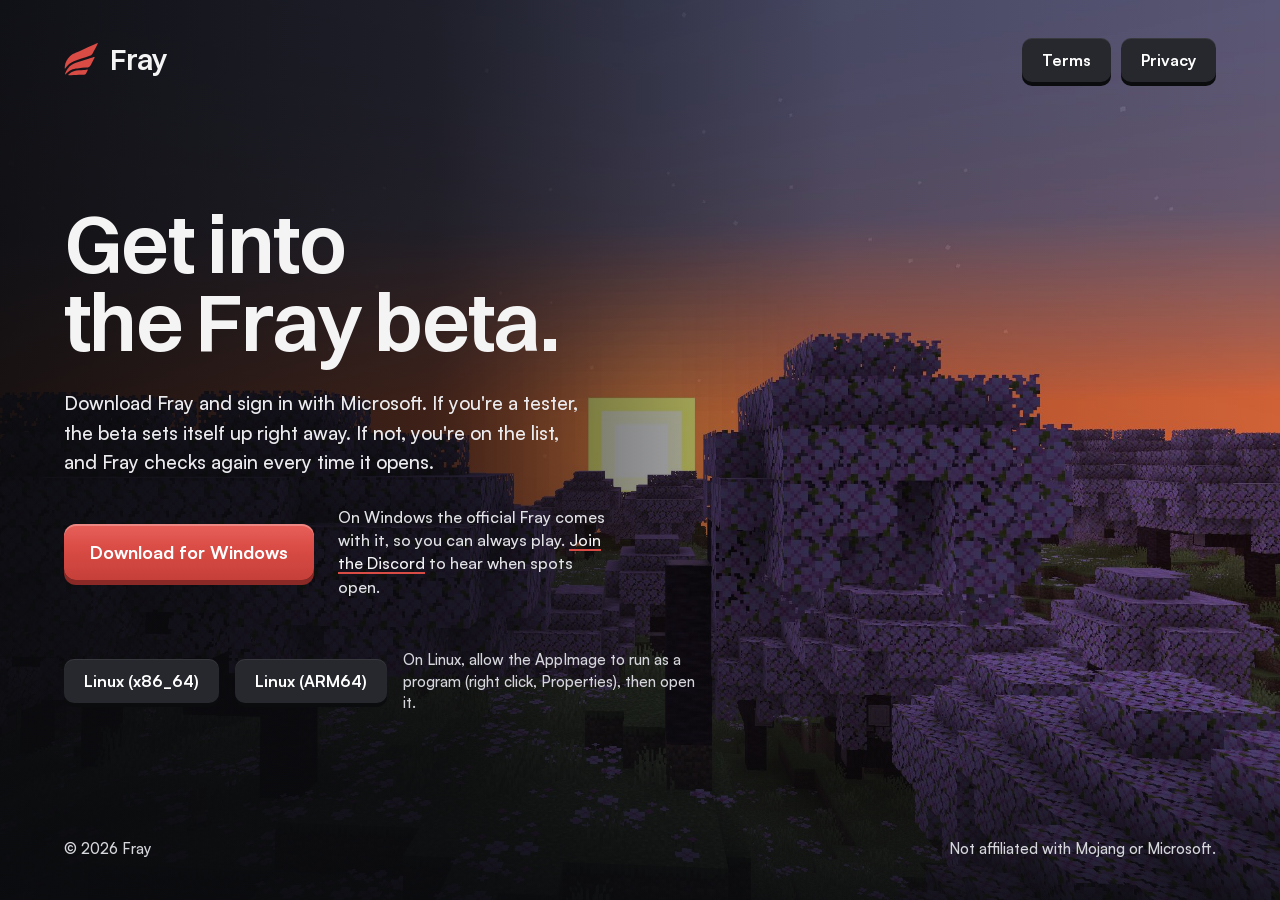
==== beta/index.html @ 705c8270 "Add the beta page, privacy update for Fray's server" ====
<!doctype html>
<html lang="en">
<head>
<meta charset="utf-8">
<meta name="viewport" content="width=device-width, initial-scale=1">
<title>Fray beta</title>
<meta name="description" content="Get into the Fray beta: download Fray, sign in, and see if you're in.">
<meta name="color-scheme" content="dark">
<meta name="theme-color" content="#101114">
<meta property="og:title" content="Fray beta">
<meta property="og:description" content="Get into the Fray beta: download Fray, sign in, and see if you're in.">
<meta property="og:url" content="https://fray-client.github.io/beta/">
<link rel="canonical" href="https://fray-client.github.io/beta/">
<link rel="icon" href="../assets/wing.svg" type="image/svg+xml">
<link rel="preload" href="../assets/fonts/ClashDisplay-600.woff2" as="font" type="font/woff2" crossorigin>
<link rel="preload" href="../assets/fonts/Satoshi-500.woff2" as="font" type="font/woff2" crossorigin>
<link rel="stylesheet" href="../assets/site.css?v=21505827cd">
</head>
<body class="hero">
<div class="hero-bg" aria-hidden="true"></div>
<div class="hero-inner">
<header class="hero-top">
  <a class="mark" href="../" aria-label="Fray home"><svg viewBox="146 123 740 740" aria-hidden="true" fill="#D94B45"><path d="M 164.10 679.80 C 161.18 666.09 162.91 647.60 164.02 633.50 C 170.78 547.63 217.05 463.84 280.65 406.60 C 318.72 372.33 353.89 357.04 399.66 336.49 C 427.01 324.20 454.42 311.980 481.89 299.93 C 543.03 273.12 603.96 245.36 664.88 217.96 C 715.13 195.36 765.38 172.76 815.63 150.15 C 824.17 146.31 873.39 122.76 878.59 124.06 C 889.96 126.92 867.30 162.43 863.72 169.37 C 841.41 212.61 818.76 256.52 796.46 299.76 C 785.91 320.21 771.99 353.12 757.59 369.72 C 748.29 380.43 735.92 390.46 723.22 396.81 C 713.29 401.77 700.70 405.01 690.03 408.48 C 670.85 414.72 651.56 420.99 632.36 427.24 C 561.03 450.44 487.96 471.66 417.50 497.10 C 338.78 525.52 270.95 559.04 214.17 622.48 C 202.86 635.12 192.60 648.65 183.35 662.88 C 181.20 666.19 171.40 682.60 168.55 683.39 C 165.16 684.33 165.17 682.37 164.10 679.80 Z"/><path d="M 173.79 811.27 C 163.53 797.50 181.98 755.22 189.81 741.69 C 222.35 685.51 252.60 639.85 307.20 602.49 C 337.17 581.98 370.09 566.69 403.79 553.42 C 495.06 517.49 588.19 491.84 682.03 463.69 C 711.70 454.79 741.36 445.89 771.03 436.99 C 777.88 434.94 805.45 425.33 810.62 427.46 C 813.96 428.83 814.79 431.06 814.59 434.50 C 814.20 441.30 788.36 487.84 783.38 497.49 C 770.08 523.29 756.78 549.06 743.48 574.86 C 735.02 591.24 723.39 619.03 710.90 631.42 C 701.92 640.33 689.80 647.79 677.52 651.02 C 658.47 656.03 626.27 656.74 605.59 658.78 C 560.56 663.22 515.31 667.18 470.24 671.49 C 421.89 676.12 380.35 678.90 334.01 695.87 C 294.56 710.31 257.52 731.84 225.97 759.64 C 215.70 768.70 206.04 778.44 197.05 788.77 C 191.94 794.63 184.76 804.84 178.99 809.33 C 176.16 811.53 176.96 810.97 173.79 811.27 Z"/><path d="M 236.84 821.78 C 233.51 814.34 249.85 800.72 255.22 795.98 C 322.80 736.36 388.92 726.30 474.74 718.08 C 506.57 715.04 538.31 711.78 570.17 709.05 C 590.57 707.30 611.13 705.18 631.51 703.22 C 638.04 702.59 650.94 700.38 656.83 700.97 C 658.77 701.16 660.77 701.60 662.18 703.07 C 667.32 708.47 653.35 730.24 650.09 736.56 C 641.95 752.34 627.78 785.51 617.58 797.87 C 613.31 803.03 607.37 807.34 601.30 810.13 C 587.21 816.59 539.67 815.00 521.67 815.49 C 486.04 816.45 450.72 817.17 415.10 818.50 C 377.30 819.91 339.51 821.18 301.71 822.59 C 284.32 823.24 262.94 825.67 246.00 824.51 C 241.75 824.22 240.44 824.10 236.84 821.78 Z"/></svg><span>Fray</span></a>
  <nav class="pillnav" aria-label="Legal">
    <a class="pill" href="../terms/">Terms</a>
    <a class="pill" href="../privacy/">Privacy</a>
  </nav>
</header>
<main class="hero-main">
  <h1>Get into<br>the Fray beta.</h1>
  <p class="hero-lede">Download Fray and sign in with Microsoft. If you're a tester, the beta sets itself up right away. If not, you're on the list, and Fray checks again every time it opens.</p>
  <div class="hero-cta">
    <a class="btn" href="https://fray-server.fray-client.workers.dev/get/fray-beta-access.exe" download>Download for Windows</a>
    <p class="hero-note">On Windows the official Fray comes with it, so you can always play. <a href="https://discord.gg/2nsUmHctxW">Join the Discord</a> to hear when spots open.</p>
  </div>
  <div class="hero-linux">
    <a class="pill" href="https://fray-server.fray-client.workers.dev/get/fray-beta-access-x86_64.AppImage" download>Linux (x86_64)</a>
    <a class="pill" href="https://fray-server.fray-client.workers.dev/get/fray-beta-access-aarch64.AppImage" download>Linux (ARM64)</a>
    <p class="hero-note">On Linux, allow the AppImage to run as a program (right click, Properties), then open it.</p>
  </div>
</main>
<footer class="hero-foot">
  <span>&copy; 2026 Fray</span>
  <span>Not affiliated with Mojang or Microsoft.</span>
</footer>
</div>
</body>
</html>
---- assets/site.css ----
@font-face { font-family: "Satoshi"; src: url("fonts/Satoshi-400.woff2") format("woff2"); font-weight: 400; font-display: swap; }
@font-face { font-family: "Satoshi"; src: url("fonts/Satoshi-500.woff2") format("woff2"); font-weight: 500; font-display: swap; }
@font-face { font-family: "Satoshi"; src: url("fonts/Satoshi-700.woff2") format("woff2"); font-weight: 700; font-display: swap; }
@font-face { font-family: "Clash Display"; src: url("fonts/ClashDisplay-600.woff2") format("woff2"); font-weight: 600; font-display: swap; }

:root {
  --red: #D94B45; --red-lip: #8a2925; --red-ink: #ff8a84;
  --bg: #0D0E11; --surface: #18191D; --elev: #22242A; --line: #2a2c32;
  --text: #F4F4F5; --text-2: #D6D7DC; --text-3: #A4A6AE;
  --sans: "Satoshi", system-ui, sans-serif; --display: "Clash Display", "Satoshi", sans-serif;
  --mono: ui-monospace, "Cascadia Mono", Consolas, monospace;
}
* { box-sizing: border-box; margin: 0; padding: 0; }
html { color-scheme: dark; scroll-padding-top: 24px; -webkit-text-size-adjust: 100%; }
body { background: var(--bg); color: var(--text); font: 500 17px/1.65 var(--sans); -webkit-font-smoothing: antialiased; }
a { color: var(--text); text-decoration: underline; text-decoration-color: var(--red); text-decoration-thickness: 2px; text-underline-offset: 3px; }
a:hover { color: var(--red-ink); }
:focus-visible { outline: 2px solid var(--red-ink); outline-offset: 3px; border-radius: 3px; }
.skip { position: absolute; left: -999px; top: 8px; background: var(--red); color: #fff; padding: 8px 12px; border-radius: 6px; text-decoration: none; z-index: 9; }
.skip:focus { left: 12px; }

/* ---------- document pages ---------- */
.doc { display: grid; grid-template-columns: minmax(250px, 300px) minmax(0, 1fr); max-width: 1180px; margin: 0 auto; }
.rail { position: sticky; top: 0; align-self: start; height: 100vh; overflow-y: auto; padding: 44px 28px 32px 32px; display: flex; flex-direction: column; gap: 34px; }
.mark { display: flex; align-items: center; gap: 12px; text-decoration: none; }
.mark svg { width: 46px; height: 46px; flex: none; }
.mark span { font: 600 28px/1 var(--display); letter-spacing: -.01em; }
.mark:hover { color: var(--text); }
/* Plain solid button with Fray's lip (darker strip underneath), same family as the red .btn. */
.pill { display: inline-flex; align-items: center; height: 44px; padding: 0 20px; border-radius: 10px;
  color: #fff; font-weight: 700; font-size: 16px; text-decoration: none; background: #26282E;
  box-shadow: inset 0 1px 0 rgba(255,255,255,.08), 0 4px 0 #0b0c0e; transition: transform 90ms, box-shadow 90ms, background .15s; }
.pill:hover { color: #fff; background: #30333A; }
.pill:active { transform: translateY(3px); box-shadow: inset 0 1px 0 rgba(255,255,255,.08), 0 1px 0 #0b0c0e; }
.pill:focus-visible { outline: 2px solid #fff; outline-offset: 3px; border-radius: 10px; }

.docs { display: flex; flex-direction: column; align-items: flex-start; gap: 12px; }
.docs .pill[aria-current] { background: var(--red); box-shadow: inset 0 1px 0 rgba(255,255,255,.22), 0 4px 0 var(--red-lip); }
.toc summary { cursor: pointer; color: var(--text-3); font-size: 14px; font-weight: 700; list-style: none; padding: 2px 0 10px; }
.toc summary::-webkit-details-marker { display: none; }
.toc summary::after { content: " +"; }
.toc[open] summary::after { content: " \2212"; }
.toc ol { list-style: none; counter-reset: t; display: flex; flex-direction: column; gap: 2px; }
.toc li { counter-increment: t; }
.toc a { display: block; text-decoration: none; color: var(--text-2); font-size: 14px; line-height: 1.4; padding: 4px 0; }
.toc a:hover { color: var(--text); }

.page { padding: 64px 48px 48px; max-width: 800px; min-width: 0; }
.head h1 { font: 600 clamp(44px, 7vw, 76px)/.98 var(--display); letter-spacing: -.02em; }
.head .meta { margin-top: 18px; color: var(--text-2); font-size: 15px; }
.head .meta span { color: var(--text-3); margin: 0 4px; }

.prose { margin-top: 40px; }
.prose > p, .prose > ul, .prose > ol, .prose > .table { margin-bottom: 18px; max-width: 68ch; }
.prose h2 { position: relative; font: 600 28px/1.15 var(--display); letter-spacing: -.005em; margin: 56px 0 16px; }
.prose h3 { position: relative; font: 700 19px/1.3 var(--sans); margin: 32px 0 10px; }
.prose .anchor { position: absolute; left: -26px; width: 26px; color: var(--text-3); text-decoration: none; opacity: 0; font-family: var(--sans); font-weight: 500; }
.prose h2:hover .anchor, .prose h3:hover .anchor { opacity: 1; }
.prose strong { font-weight: 700; color: #fff; }
.prose ul, .prose ol { padding-left: 22px; }
.prose li { margin: 6px 0; padding-left: 4px; }
.prose ul li::marker { color: var(--red); }
.prose ol li::marker { color: var(--text-2); font-weight: 700; }
.prose code { font: 14px/1 var(--mono); background: var(--elev); padding: 2px 6px; border-radius: 4px; overflow-wrap: anywhere; }

/* The plain-language summary at the top of the privacy policy. */
.privacy .prose h2:first-child { margin-top: 0; }
.privacy .prose h2:first-child + ul { list-style: none; padding: 26px 30px; background: var(--surface); border-radius: 14px; max-width: none; }
.privacy .prose h2:first-child + ul li { padding-left: 34px; position: relative; margin: 0 0 14px; }
.privacy .prose h2:first-child + ul li:last-child { margin-bottom: 0; }
.privacy .prose h2:first-child + ul li::before { content: ""; position: absolute; left: 0; top: 7px; width: 14px; height: 14px; border-radius: 3px; background: var(--red); box-shadow: inset 0 -3px 0 var(--red-lip); }

.table { overflow-x: auto; max-width: none !important; }
table { border-collapse: collapse; width: 100%; font-size: 15px; line-height: 1.5; }
th { text-align: left; color: var(--text-2); font-weight: 700; font-size: 14px; padding: 0 16px 10px 0; }
td { vertical-align: top; padding: 14px 16px 14px 0; border-top: 1px solid var(--line); }
td:first-child { width: 34%; }
td code { background: none; padding: 0; font-size: 13px; line-height: 1.5; color: var(--text-2); white-space: nowrap; }
tbody tr:first-child td { border-top: 2px solid var(--elev); }

.next { margin-top: 64px; font-weight: 700; font-size: 18px; }

.foot { margin-top: 72px; padding-top: 28px; border-top: 2px solid var(--surface); color: var(--text-3); font-size: 14px; line-height: 1.6; }
.foot p { max-width: 68ch; margin-bottom: 10px; }
.foot .notice { color: var(--text-2); font-weight: 700; letter-spacing: .01em; }
.foot a { color: var(--text-2); text-decoration-color: var(--text-3); }
.footnav { display: flex; flex-wrap: wrap; gap: 6px 20px; margin-top: 16px; }

/* ---------- home ---------- */
.landing { max-width: 680px; margin: 0 auto; padding: 12vh 24px 48px; }
.big svg { width: 132px; height: 132px; display: block; margin-left: -10px; }
.landing h1 { margin-top: 18px; font: 600 clamp(64px, 14vw, 112px)/.9 var(--display); letter-spacing: -.02em; }
.lede { margin-top: 22px; font-size: 20px; color: var(--text-2); max-width: 32ch; }
.cta { display: flex; flex-wrap: wrap; gap: 14px; margin-top: 36px; }
.btn { display: inline-flex; align-items: center; height: 54px; padding: 0 26px; border-radius: 10px; color: #fff; font-weight: 700; font-size: 17px; text-decoration: none;
  background: linear-gradient(180deg, #e8605a 0%, var(--red) 45%, #c63f39 100%);
  box-shadow: inset 0 2px 0 rgba(255,255,255,.25), 0 5px 0 var(--red-lip); transition: transform 90ms, box-shadow 90ms; }
.btn:hover { color: #fff; }
.btn:active { transform: translateY(3px); box-shadow: inset 0 2px 0 rgba(255,255,255,.2), 0 2px 0 var(--red-lip); }
.btn.alt { background: var(--elev); box-shadow: inset 0 1px 0 rgba(255,255,255,.08), 0 5px 0 #0b0c0e; }
.btn.alt:active { box-shadow: 0 2px 0 #0b0c0e; }
.plain { margin-top: 40px; color: var(--text-2); font-size: 16px; }

/* ---------- early-access home (one screen) ---------- */
html:has(body.hero) { overflow: hidden; }
.hero { position: fixed; inset: 0; overflow: hidden; }
/* Full-bleed screenshot (Andy's own, 26.2 cherry grove sunset) darkened on the left where the text sits. */
.hero-bg { position: absolute; inset: 0; background: url("bg.jpg") 62% center / cover no-repeat; }
.hero-bg::after { content: ""; position: absolute; inset: 0;
  background: linear-gradient(90deg, rgba(10,11,14,.92) 0%, rgba(10,11,14,.74) 34%, rgba(10,11,14,.18) 66%, rgba(10,11,14,0) 100%),
              linear-gradient(0deg, rgba(10,11,14,.8) 0%, rgba(10,11,14,0) 28%); }
.hero-inner { position: relative; height: 100%; display: flex; flex-direction: column; padding: clamp(20px, 3vw, 48px) clamp(20px, 5vw, 96px); }
.hero-top { position: relative; display: flex; align-items: center; justify-content: space-between; gap: 16px; }
.hero-top .mark svg { width: 34px; height: 34px; }
.hero-top .mark span { font-size: 28px; }
.pillnav { display: flex; gap: 10px; }
.hero-main { position: relative; flex: 1; display: flex; flex-direction: column; justify-content: center; max-width: 680px; gap: 28px; }
.hero-main h1 { font: 600 clamp(52px, 6.4vw, 112px)/.95 var(--display); letter-spacing: -.02em; }
.hero-lede { font-size: clamp(17px, 1.5vw, 20px); line-height: 1.55; color: #ECECEF; max-width: 520px; }
.hero-cta { display: flex; flex-wrap: wrap; align-items: center; gap: 18px 24px; }
.hero-cta .btn { height: 56px; font-size: 18px; border-radius: 12px; }
.hero-note { font-size: 16px; color: #E2E3E7; max-width: 280px; line-height: 1.45; }
.hero-linux { display: flex; flex-wrap: wrap; align-items: center; gap: 14px 16px; margin-top: 22px; }
.hero-linux .hero-note { max-width: 300px; font-size: 15px; color: var(--text-2); }
.hero-foot { position: relative; display: flex; justify-content: space-between; gap: 8px; font-size: 15px; color: var(--text-2); }

/* ---------- small screens ---------- */
@media (max-width: 900px) {
  .doc { display: block; }
  .rail { position: static; height: auto; padding: 22px 16px 0; gap: 18px; }
  .mark svg { width: 36px; height: 36px; }
  .mark span { font-size: 24px; }
  .docs { flex-direction: row; gap: 8px; }
  .hero-bg::after { background: linear-gradient(0deg, rgba(10,11,14,.92) 0%, rgba(10,11,14,.7) 60%, rgba(10,11,14,.45) 100%); }
  .hero-foot { flex-direction: column; }
  .toc { background: var(--surface); border-radius: 10px; padding: 12px 16px; }
  .toc summary { padding: 0; color: var(--text-2); }
  .toc[open] summary { padding-bottom: 10px; }
  .page { padding: 34px 16px 32px; }
  .prose h2 { font-size: 24px; margin-top: 44px; }
  .prose .anchor { display: none; }
  .privacy .prose h2:first-child + ul { padding: 20px 18px; }
  .table { overflow: visible; }
  table, tbody, tr, td { display: block; width: 100% !important; }
  thead { display: none; }
  tr { padding: 14px 0; border-top: 1px solid var(--line); }
  tbody tr:first-child { border-top: 2px solid var(--elev); }
  td, tbody tr:first-child td { border: 0; padding: 2px 0; }
  td::before { content: attr(data-label); display: block; color: var(--text-3); font-size: 13px; font-weight: 700; margin-top: 6px; }
  td:first-child::before { display: none; }
  td:first-child { font-weight: 700; color: var(--text); }
  .landing { padding-top: 8vh; }
  .big svg { width: 96px; height: 96px; }
}
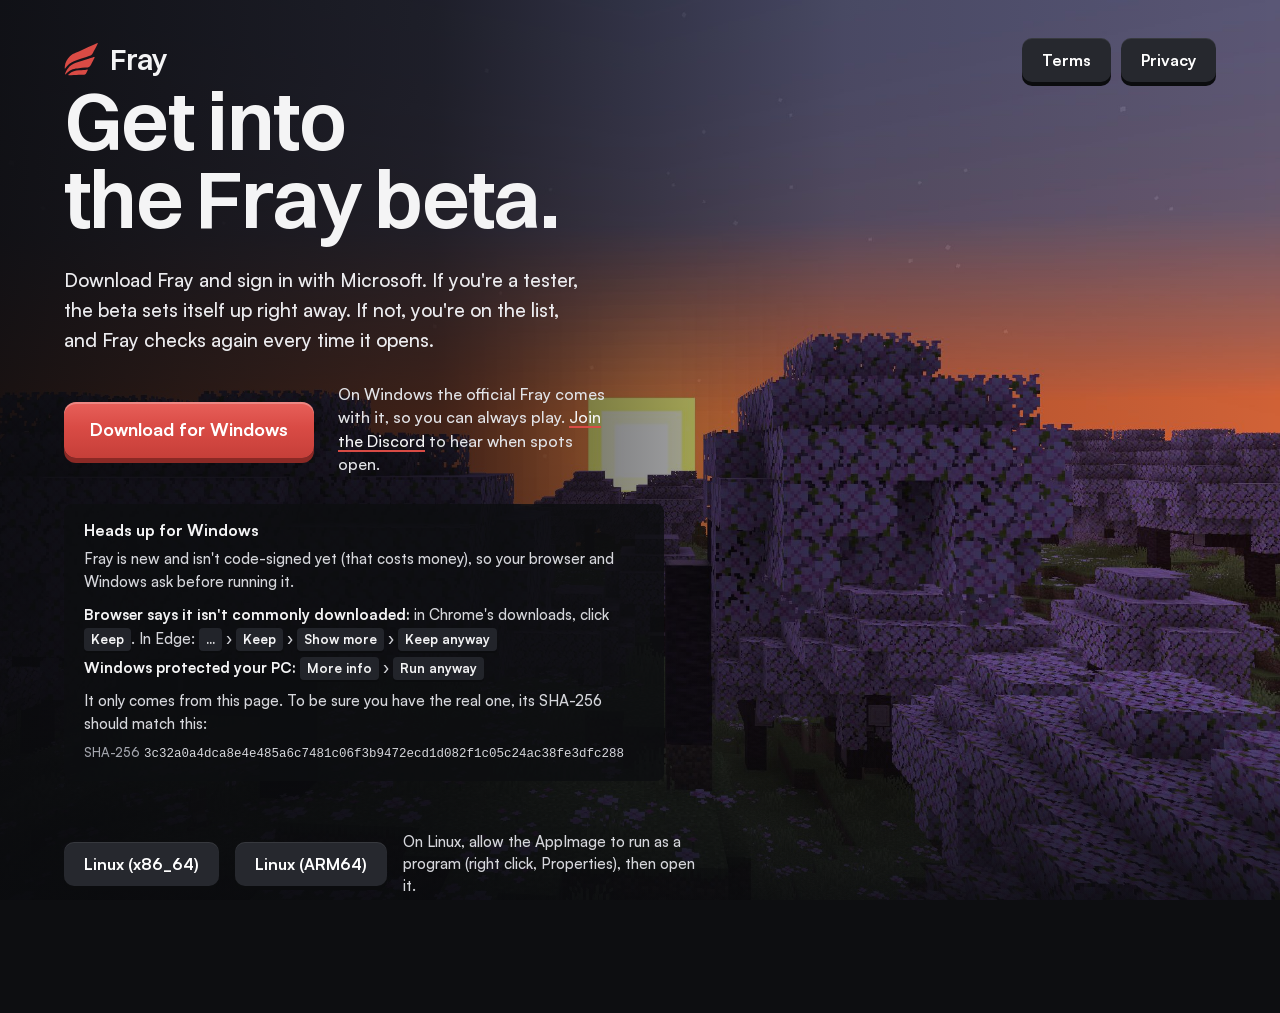
==== commit 6a50b250: "Beta page: Fray Beta Installer, Windows heads-up, SHA-256" ====
--- a/beta/index.html
+++ b/beta/index.html
@@ -14,7 +14,7 @@
 <link rel="icon" href="../assets/wing.svg" type="image/svg+xml">
 <link rel="preload" href="../assets/fonts/ClashDisplay-600.woff2" as="font" type="font/woff2" crossorigin>
 <link rel="preload" href="../assets/fonts/Satoshi-500.woff2" as="font" type="font/woff2" crossorigin>
-<link rel="stylesheet" href="../assets/site.css?v=21505827cd">
+<link rel="stylesheet" href="../assets/site.css?v=58bd2ef95f">
 </head>
 <body class="hero">
 <div class="hero-bg" aria-hidden="true"></div>
@@ -30,14 +30,25 @@
   <h1>Get into<br>the Fray beta.</h1>
   <p class="hero-lede">Download Fray and sign in with Microsoft. If you're a tester, the beta sets itself up right away. If not, you're on the list, and Fray checks again every time it opens.</p>
   <div class="hero-cta">
-    <a class="btn" href="https://fray-server.fray-client.workers.dev/get/fray-beta-access.exe" download>Download for Windows</a>
+    <a class="btn" href="https://fray-server.fray-client.workers.dev/get/Fray-Beta-Installer.exe" download>Download for Windows</a>
     <p class="hero-note">On Windows the official Fray comes with it, so you can always play. <a href="https://discord.gg/2nsUmHctxW">Join the Discord</a> to hear when spots open.</p>
   </div>
+  <section class="heads-up" aria-labelledby="win-note">
+    <h2 id="win-note">Heads up for Windows</h2>
+    <p>Fray is new and isn't code-signed yet (that costs money), so your browser and Windows ask before running it.</p>
+    <ul>
+      <li><b>Browser says it isn't commonly downloaded:</b> in Chrome's downloads, click <kbd>Keep</kbd>. In Edge: <kbd>...</kbd> &rsaquo; <kbd>Keep</kbd> &rsaquo; <kbd>Show more</kbd> &rsaquo; <kbd>Keep anyway</kbd></li>
+      <li><b>Windows protected your PC:</b> <kbd>More info</kbd> &rsaquo; <kbd>Run anyway</kbd></li>
+    </ul>
+    <p>It only comes from this page. To be sure you have the real one, its SHA-256 should match this:</p>
+    <p class="sha">SHA-256 <code>3c32a0a4dca8e4e485a6c7481c06f3b9472ecd1d082f1c05c24ac38fe3dfc288</code></p>
+  </section>
   <div class="hero-linux">
-    <a class="pill" href="https://fray-server.fray-client.workers.dev/get/fray-beta-access-x86_64.AppImage" download>Linux (x86_64)</a>
-    <a class="pill" href="https://fray-server.fray-client.workers.dev/get/fray-beta-access-aarch64.AppImage" download>Linux (ARM64)</a>
+    <a class="pill" href="https://fray-server.fray-client.workers.dev/get/Fray-Beta-Installer-x86_64.AppImage" download>Linux (x86_64)</a>
+    <a class="pill" href="https://fray-server.fray-client.workers.dev/get/Fray-Beta-Installer-aarch64.AppImage" download>Linux (ARM64)</a>
     <p class="hero-note">On Linux, allow the AppImage to run as a program (right click, Properties), then open it.</p>
   </div>
+  <div class="linux-sha"><p class="sha">Linux (x86_64) <code>c4c997de8a63653a06f0c58468a25e54ce4c6dba0a34e1ce2e61c86157a9b56c</code></p><p class="sha">Linux (ARM64) <code>e4d26e14636112f4250452951894f3ca76220b63fe2e4fbcafa13d9173e7f7c8</code></p></div>
 </main>
 <footer class="hero-foot">
   <span>&copy; 2026 Fray</span>
--- a/assets/site.css
+++ b/assets/site.css
@@ -122,6 +122,15 @@
 .hero-note { font-size: 16px; color: #E2E3E7; max-width: 280px; line-height: 1.45; }
 .hero-linux { display: flex; flex-wrap: wrap; align-items: center; gap: 14px 16px; margin-top: 22px; }
 .hero-linux .hero-note { max-width: 300px; font-size: 15px; color: var(--text-2); }
+/* Windows download note: plain text on a dark panel, the button words set like the keys you click. */
+.heads-up { max-width: 600px; padding: 16px 20px 18px; border-radius: 8px; background: rgba(13,14,17,.82); font-size: 15px; line-height: 1.55; color: var(--text-2); }
+.heads-up h2 { font: 700 16px/1.3 var(--sans); color: var(--text); margin-bottom: 6px; }
+.heads-up ul { list-style: none; margin: 10px 0; display: grid; gap: 6px; }
+.heads-up b { color: var(--text); font-weight: 700; }
+.heads-up kbd { font: 700 13px/1 var(--sans); color: var(--text); background: var(--elev); padding: 3px 7px 4px; border-radius: 4px; box-shadow: 0 2px 0 #0b0c0e; white-space: nowrap; }
+.sha { margin-top: 6px; font-size: 13px; color: var(--text-3); }
+.sha code { font: 12.5px/1.5 var(--mono); color: var(--text-2); overflow-wrap: anywhere; }
+.linux-sha { margin: -14px 0 24px; max-width: 600px; }
 .hero-foot { position: relative; display: flex; justify-content: space-between; gap: 8px; font-size: 15px; color: var(--text-2); }
 
 /* ---------- small screens ---------- */
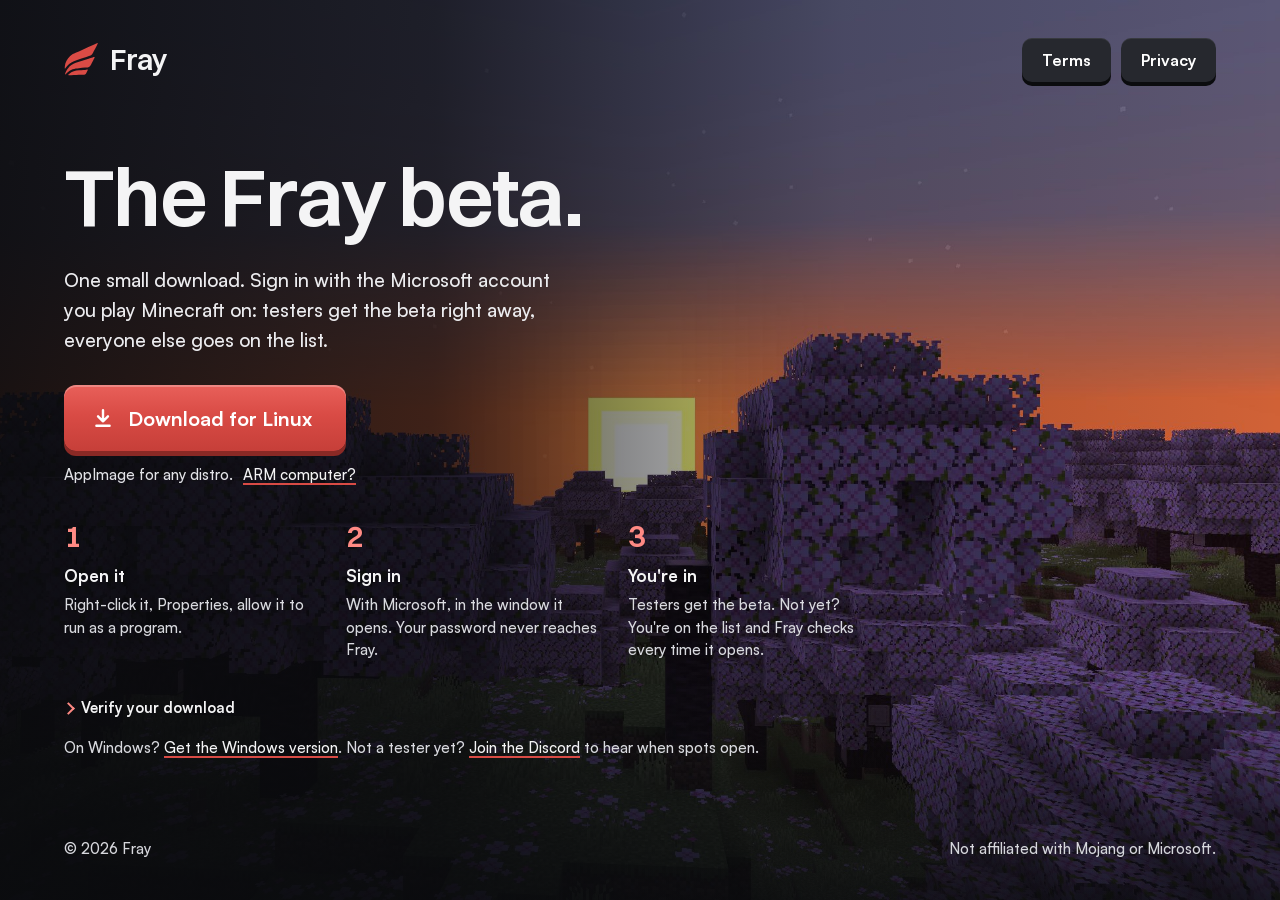
==== commit 8c771b51: "Fray 1.1.2 beta: new beta page, privacy update, installer hashes" ====
--- a/beta/index.html
+++ b/beta/index.html
@@ -14,9 +14,9 @@
 <link rel="icon" href="../assets/wing.svg" type="image/svg+xml">
 <link rel="preload" href="../assets/fonts/ClashDisplay-600.woff2" as="font" type="font/woff2" crossorigin>
 <link rel="preload" href="../assets/fonts/Satoshi-500.woff2" as="font" type="font/woff2" crossorigin>
-<link rel="stylesheet" href="../assets/site.css?v=58bd2ef95f">
+<link rel="stylesheet" href="../assets/site.css?v=06f99d393d">
 </head>
-<body class="hero">
+<body class="hero beta">
 <div class="hero-bg" aria-hidden="true"></div>
 <div class="hero-inner">
 <header class="hero-top">
@@ -26,30 +26,62 @@
     <a class="pill" href="../privacy/">Privacy</a>
   </nav>
 </header>
-<main class="hero-main">
-  <h1>Get into<br>the Fray beta.</h1>
-  <p class="hero-lede">Download Fray and sign in with Microsoft. If you're a tester, the beta sets itself up right away. If not, you're on the list, and Fray checks again every time it opens.</p>
-  <div class="hero-cta">
-    <a class="btn" href="https://fray-server.fray-client.workers.dev/get/Fray-Beta-Installer.exe" download>Download for Windows</a>
-    <p class="hero-note">On Windows the official Fray comes with it, so you can always play. <a href="https://discord.gg/2nsUmHctxW">Join the Discord</a> to hear when spots open.</p>
+<main class="hero-main beta-main">
+  <h1>The Fray beta.</h1>
+  <p class="hero-lede">One small download. Sign in with the Microsoft account you play Minecraft on: testers get the beta right away, everyone else goes on the list.</p>
+  <div class="dl" data-os="windows" data-arch="x86_64">
+    <div class="get">
+      <a class="btn get-btn dl-win" href="https://fray-server.fray-client.workers.dev/get/Fray-Beta-Installer.exe" download><svg class="down" viewBox="0 0 20 20" aria-hidden="true"><path d="M10 3v10m-4.5-4.5L10 13l4.5-4.5M4 17h12" fill="none" stroke="currentColor" stroke-width="2.2" stroke-linecap="round" stroke-linejoin="round"/></svg>Download for Windows</a>
+      <a class="btn get-btn dl-linux" id="linuxBtn" href="https://fray-server.fray-client.workers.dev/get/Fray-Beta-Installer-x86_64.AppImage" download><svg class="down" viewBox="0 0 20 20" aria-hidden="true"><path d="M10 3v10m-4.5-4.5L10 13l4.5-4.5M4 17h12" fill="none" stroke="currentColor" stroke-width="2.2" stroke-linecap="round" stroke-linejoin="round"/></svg>Download for Linux</a>
+      <p class="for dl-win">Windows 10 and 11. The official Fray comes with it.</p>
+      <p class="for dl-linux"><span class="arch-x86">AppImage for any distro.</span><span class="arch-arm">AppImage for ARM.</span> <a class="arch-x86" href="https://fray-server.fray-client.workers.dev/get/Fray-Beta-Installer-aarch64.AppImage" download>ARM computer?</a><a class="arch-arm" href="https://fray-server.fray-client.workers.dev/get/Fray-Beta-Installer-x86_64.AppImage" download>Not on ARM?</a></p>
+    </div>
+    <ol class="steps" aria-label="What happens next">
+      <li><b>Open it</b><span class="dl-win">Windows may ask first. <a href="#win-help" data-open="win-help">Here's how</a>.</span><span class="dl-linux">Right-click it, Properties, allow it to run as a program.</span></li>
+      <li><b>Sign in</b><span>With Microsoft, in the window it opens. Your password never reaches Fray.</span></li>
+      <li><b>You're in</b><span>Testers get the beta. Not yet? You're on the list and Fray checks every time it opens.</span></li>
+    </ol>
+    <div class="more">
+      <details class="fold dl-win" id="win-help"><summary>Windows says it isn't safe?</summary>
+        <p>Fray is new and not code-signed yet (that costs money), so Windows and your browser ask before running it. It only ever comes from this page.</p>
+        <p><b>Browser:</b> in Chrome's downloads, <kbd>Keep</kbd>. In Edge, <kbd>...</kbd> &rsaquo; <kbd>Keep</kbd> &rsaquo; <kbd>Show more</kbd> &rsaquo; <kbd>Keep anyway</kbd></p>
+        <p><b>Windows protected your PC:</b> <kbd>More info</kbd> &rsaquo; <kbd>Run anyway</kbd></p>
+      </details>
+      <details class="fold"><summary>Verify your download</summary>
+        <p>Each file's SHA-256. Yours should match exactly.</p>
+        <p class="sha">Windows <code>41dc9efdaa65480860e0f960db5c301470ce28a817087c9e841a0bf60df2cf98</code></p><p class="sha">Linux <code>a095ab798f8f641664537acd33d78f533c133ba94d4beee66c19b72f4d391abd</code></p><p class="sha">Linux, ARM <code>cb97c937b0e0f5707cf136527bcef138138e060b8008e2237fa6ad73f5c79aee</code></p>
+      </details>
+      <p class="other"><span class="dl-win">On Linux? <a href="?os=linux" data-os-go="linux">Get the Linux version</a>.</span><span class="dl-linux">On Windows? <a href="?os=windows" data-os-go="windows">Get the Windows version</a>.</span> Not a tester yet? <a href="https://discord.gg/2nsUmHctxW">Join the Discord</a> to hear when spots open.</p>
+    </div>
   </div>
-  <section class="heads-up" aria-labelledby="win-note">
-    <h2 id="win-note">Heads up for Windows</h2>
-    <p>Fray is new and isn't code-signed yet (that costs money), so your browser and Windows ask before running it.</p>
-    <ul>
-      <li><b>Browser says it isn't commonly downloaded:</b> in Chrome's downloads, click <kbd>Keep</kbd>. In Edge: <kbd>...</kbd> &rsaquo; <kbd>Keep</kbd> &rsaquo; <kbd>Show more</kbd> &rsaquo; <kbd>Keep anyway</kbd></li>
-      <li><b>Windows protected your PC:</b> <kbd>More info</kbd> &rsaquo; <kbd>Run anyway</kbd></li>
-    </ul>
-    <p>It only comes from this page. To be sure you have the real one, its SHA-256 should match this:</p>
-    <p class="sha">SHA-256 <code>3c32a0a4dca8e4e485a6c7481c06f3b9472ecd1d082f1c05c24ac38fe3dfc288</code></p>
-  </section>
-  <div class="hero-linux">
-    <a class="pill" href="https://fray-server.fray-client.workers.dev/get/Fray-Beta-Installer-x86_64.AppImage" download>Linux (x86_64)</a>
-    <a class="pill" href="https://fray-server.fray-client.workers.dev/get/Fray-Beta-Installer-aarch64.AppImage" download>Linux (ARM64)</a>
-    <p class="hero-note">On Linux, allow the AppImage to run as a program (right click, Properties), then open it.</p>
-  </div>
-  <div class="linux-sha"><p class="sha">Linux (x86_64) <code>c4c997de8a63653a06f0c58468a25e54ce4c6dba0a34e1ce2e61c86157a9b56c</code></p><p class="sha">Linux (ARM64) <code>e4d26e14636112f4250452951894f3ca76220b63fe2e4fbcafa13d9173e7f7c8</code></p></div>
 </main>
+<script>
+// One download for the visitor's system: Linux or Windows, and on Linux the ARM build when the browser says ARM.
+// ?os=linux|windows (and ?arch=arm) picks by hand; without JavaScript the page shows Windows.
+(async () => {
+  const dl = document.querySelector(".dl");
+  const q = new URLSearchParams(location.search);
+  const ua = navigator.userAgent;
+  let os = /Linux|X11|CrOS/.test(ua) && !/Android/.test(ua) ? "linux" : "windows";
+  let arm = /aarch64|arm64|armv\d/i.test(ua);
+  try {
+    if (navigator.userAgentData?.getHighEntropyValues) {
+      const v = await navigator.userAgentData.getHighEntropyValues(["architecture", "platform"]);
+      if (v.platform === "Linux" || v.platform === "Chrome OS") os = "linux";
+      else if (v.platform === "Windows") os = "windows";
+      if (v.architecture) arm = v.architecture === "arm";
+    }
+  } catch {}
+  if (q.get("os") === "linux" || q.get("os") === "windows") os = q.get("os");
+  if (q.get("arch") === "arm") arm = true;
+  const show = (o) => { dl.dataset.os = o; };
+  dl.dataset.arch = arm ? "arm" : "x86_64";
+  if (arm) document.getElementById("linuxBtn").href = "https://fray-server.fray-client.workers.dev/get/Fray-Beta-Installer-aarch64.AppImage";
+  show(os);
+  document.querySelectorAll("[data-os-go]").forEach((a) => a.addEventListener("click", (e) => { e.preventDefault(); show(a.dataset.osGo); }));
+  document.querySelectorAll("[data-open]").forEach((a) => a.addEventListener("click", (e) => { e.preventDefault(); const d = document.getElementById(a.dataset.open); d.open = true; d.scrollIntoView({ block: "nearest", behavior: "smooth" }); }));
+})();
+</script>
 <footer class="hero-foot">
   <span>&copy; 2026 Fray</span>
   <span>Not affiliated with Mojang or Microsoft.</span>
--- a/assets/site.css
+++ b/assets/site.css
@@ -120,18 +120,47 @@
 .hero-cta { display: flex; flex-wrap: wrap; align-items: center; gap: 18px 24px; }
 .hero-cta .btn { height: 56px; font-size: 18px; border-radius: 12px; }
 .hero-note { font-size: 16px; color: #E2E3E7; max-width: 280px; line-height: 1.45; }
-.hero-linux { display: flex; flex-wrap: wrap; align-items: center; gap: 14px 16px; margin-top: 22px; }
-.hero-linux .hero-note { max-width: 300px; font-size: 15px; color: var(--text-2); }
-/* Windows download note: plain text on a dark panel, the button words set like the keys you click. */
-.heads-up { max-width: 600px; padding: 16px 20px 18px; border-radius: 8px; background: rgba(13,14,17,.82); font-size: 15px; line-height: 1.55; color: var(--text-2); }
-.heads-up h2 { font: 700 16px/1.3 var(--sans); color: var(--text); margin-bottom: 6px; }
-.heads-up ul { list-style: none; margin: 10px 0; display: grid; gap: 6px; }
-.heads-up b { color: var(--text); font-weight: 700; }
-.heads-up kbd { font: 700 13px/1 var(--sans); color: var(--text); background: var(--elev); padding: 3px 7px 4px; border-radius: 4px; box-shadow: 0 2px 0 #0b0c0e; white-space: nowrap; }
+/* ---------- /beta/: one download for your system, then what happens next ---------- */
+/* Taller than one screen on phones and short windows, so this page scrolls (the home page stays one screen). */
+html:has(body.beta) { overflow: auto; }
+.hero.beta { position: relative; min-height: 100vh; overflow: visible; }
+.beta .hero-bg { position: fixed; }
+.beta .hero-inner { height: auto; min-height: 100vh; }
+.beta-main { max-width: 820px; gap: 30px; padding: 40px 0; }
+.dl { display: flex; flex-direction: column; gap: 34px; }
+.dl[data-os="windows"] .dl-linux, .dl[data-os="linux"] .dl-win { display: none !important; }
+.dl[data-arch="arm"] .arch-x86, .dl:not([data-arch="arm"]) .arch-arm { display: none; }
+.get { display: grid; justify-items: start; gap: 12px; }
+/* The one big thing on the page: a deep red block with Fray's lip, the arrow drawn in. */
+.btn.get-btn { height: 66px; padding: 0 34px 0 28px; gap: 14px; border-radius: 12px; font-size: 20px; }
+.get-btn .down { width: 22px; height: 22px; }
+.for { font-size: 15px; color: #E2E3E7; }
+.for a { margin-left: 6px; }
+/* What happens next: a real sequence, so it's numbered. Plain text on the picture, no boxes. */
+.steps { list-style: none; counter-reset: step; display: grid; grid-template-columns: repeat(3, minmax(0, 1fr)); gap: 26px; }
+.steps li { counter-increment: step; display: grid; gap: 4px; align-content: start; text-shadow: 0 1px 14px rgba(10,11,14,.85); }
+.steps li::before { content: counter(step); font: 600 30px/1 var(--display); color: var(--red-ink); margin-bottom: 6px; }
+.steps b { font-size: 17px; font-weight: 700; color: var(--text); }
+.steps span { font-size: 15px; line-height: 1.5; color: #D9DADF; }
+.more { display: grid; gap: 10px; justify-items: start; }
+.fold { max-width: 660px; font-size: 14.5px; color: #D9DADF; }
+.fold summary { cursor: pointer; list-style: none; display: inline-flex; align-items: center; gap: 8px; font-weight: 700; color: var(--text); }
+.fold summary::-webkit-details-marker { display: none; }
+.fold summary::before { content: ""; width: 7px; height: 7px; border: solid var(--red-ink); border-width: 0 2px 2px 0; transform: rotate(-45deg); transition: transform .15s; }
+.fold[open] summary::before { transform: rotate(45deg); }
+.fold p { margin-top: 8px; line-height: 1.55; }
+.fold b { color: var(--text); }
+.fold kbd { font: 700 13px/1 var(--sans); color: var(--text); background: var(--elev); padding: 3px 7px 4px; border-radius: 4px; box-shadow: 0 2px 0 #0b0c0e; white-space: nowrap; }
+.other { font-size: 15px; color: #D9DADF; margin-top: 6px; }
 .sha { margin-top: 6px; font-size: 13px; color: var(--text-3); }
 .sha code { font: 12.5px/1.5 var(--mono); color: var(--text-2); overflow-wrap: anywhere; }
-.linux-sha { margin: -14px 0 24px; max-width: 600px; }
-.hero-foot { position: relative; display: flex; justify-content: space-between; gap: 8px; font-size: 15px; color: var(--text-2); }
+@media (max-width: 760px) {
+  .steps { grid-template-columns: 1fr; gap: 18px; }
+  .steps li { grid-template-columns: 34px 1fr; column-gap: 10px; }
+  .steps li::before { grid-row: span 2; margin: 0; font-size: 26px; }
+  .btn.get-btn { width: 100%; justify-content: center; }
+  .get { justify-items: stretch; }
+}.hero-foot { position: relative; display: flex; justify-content: space-between; gap: 8px; font-size: 15px; color: var(--text-2); }
 
 /* ---------- small screens ---------- */
 @media (max-width: 900px) {
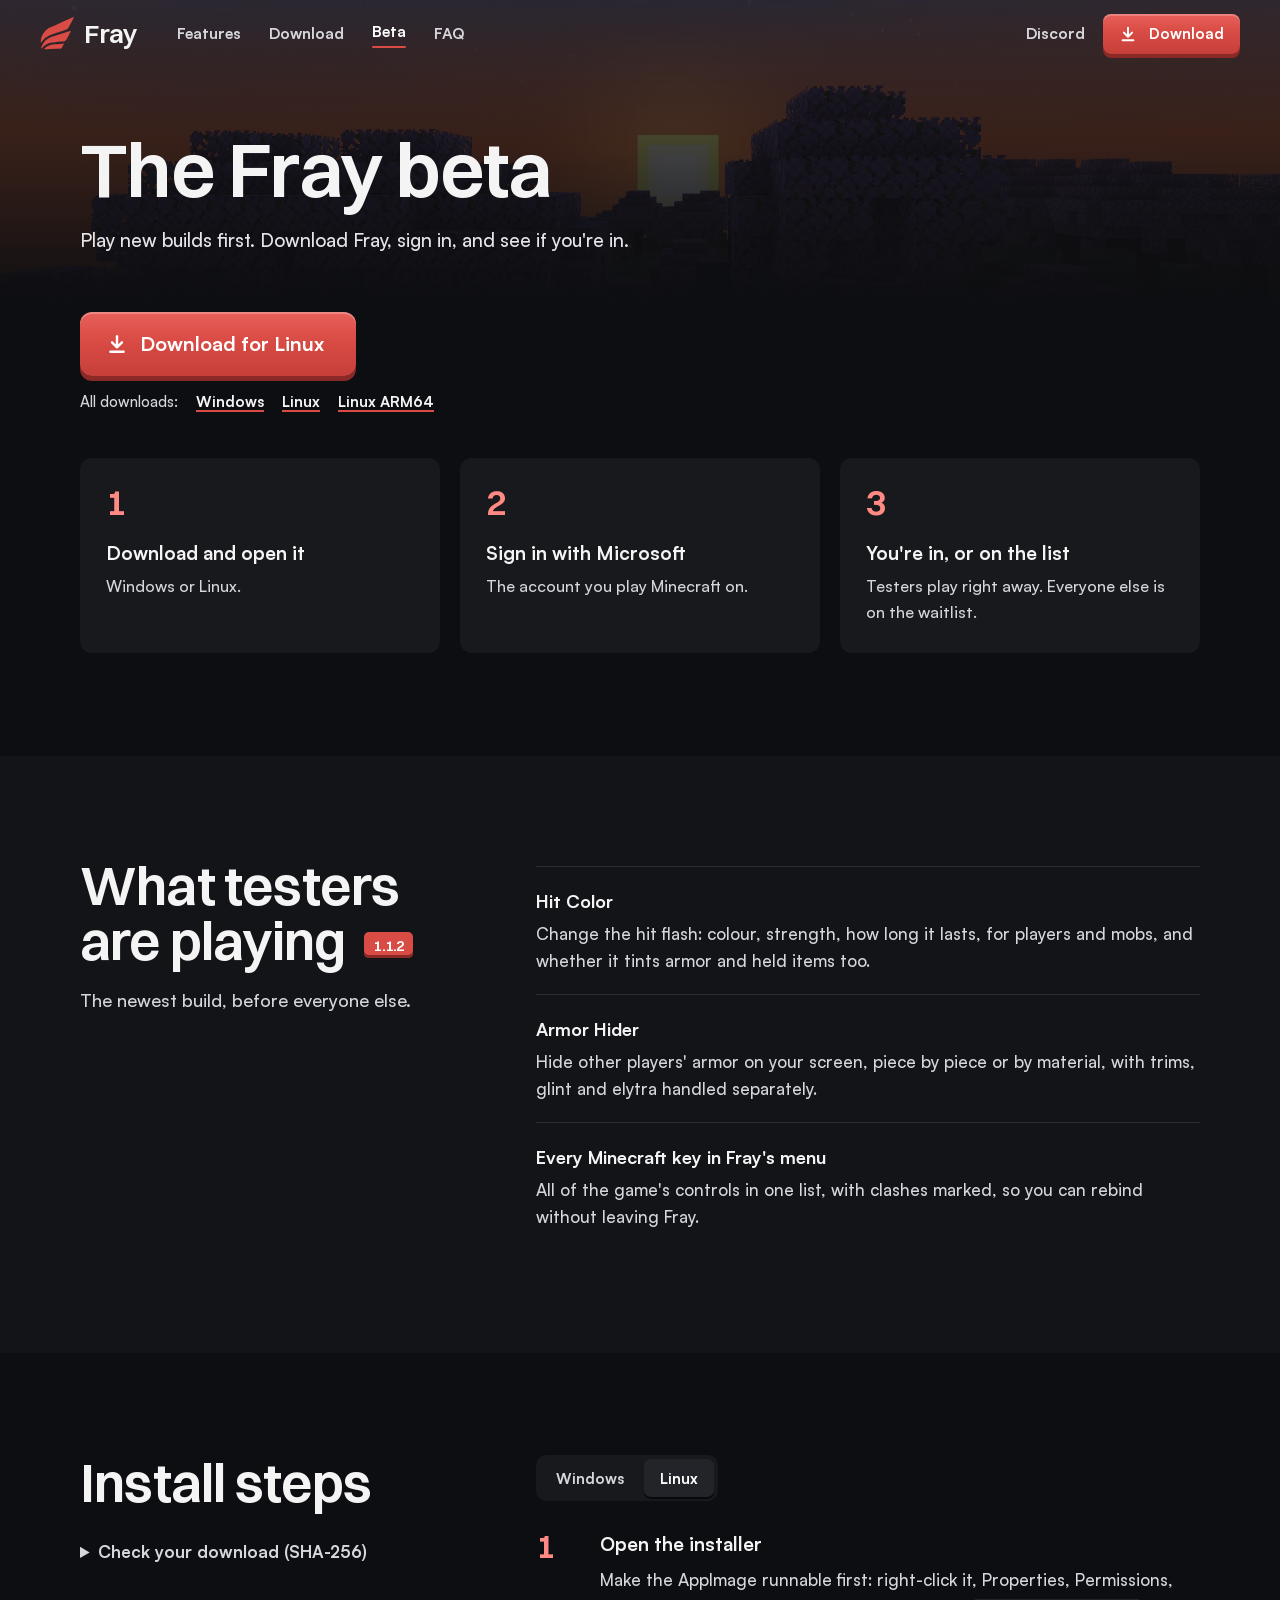
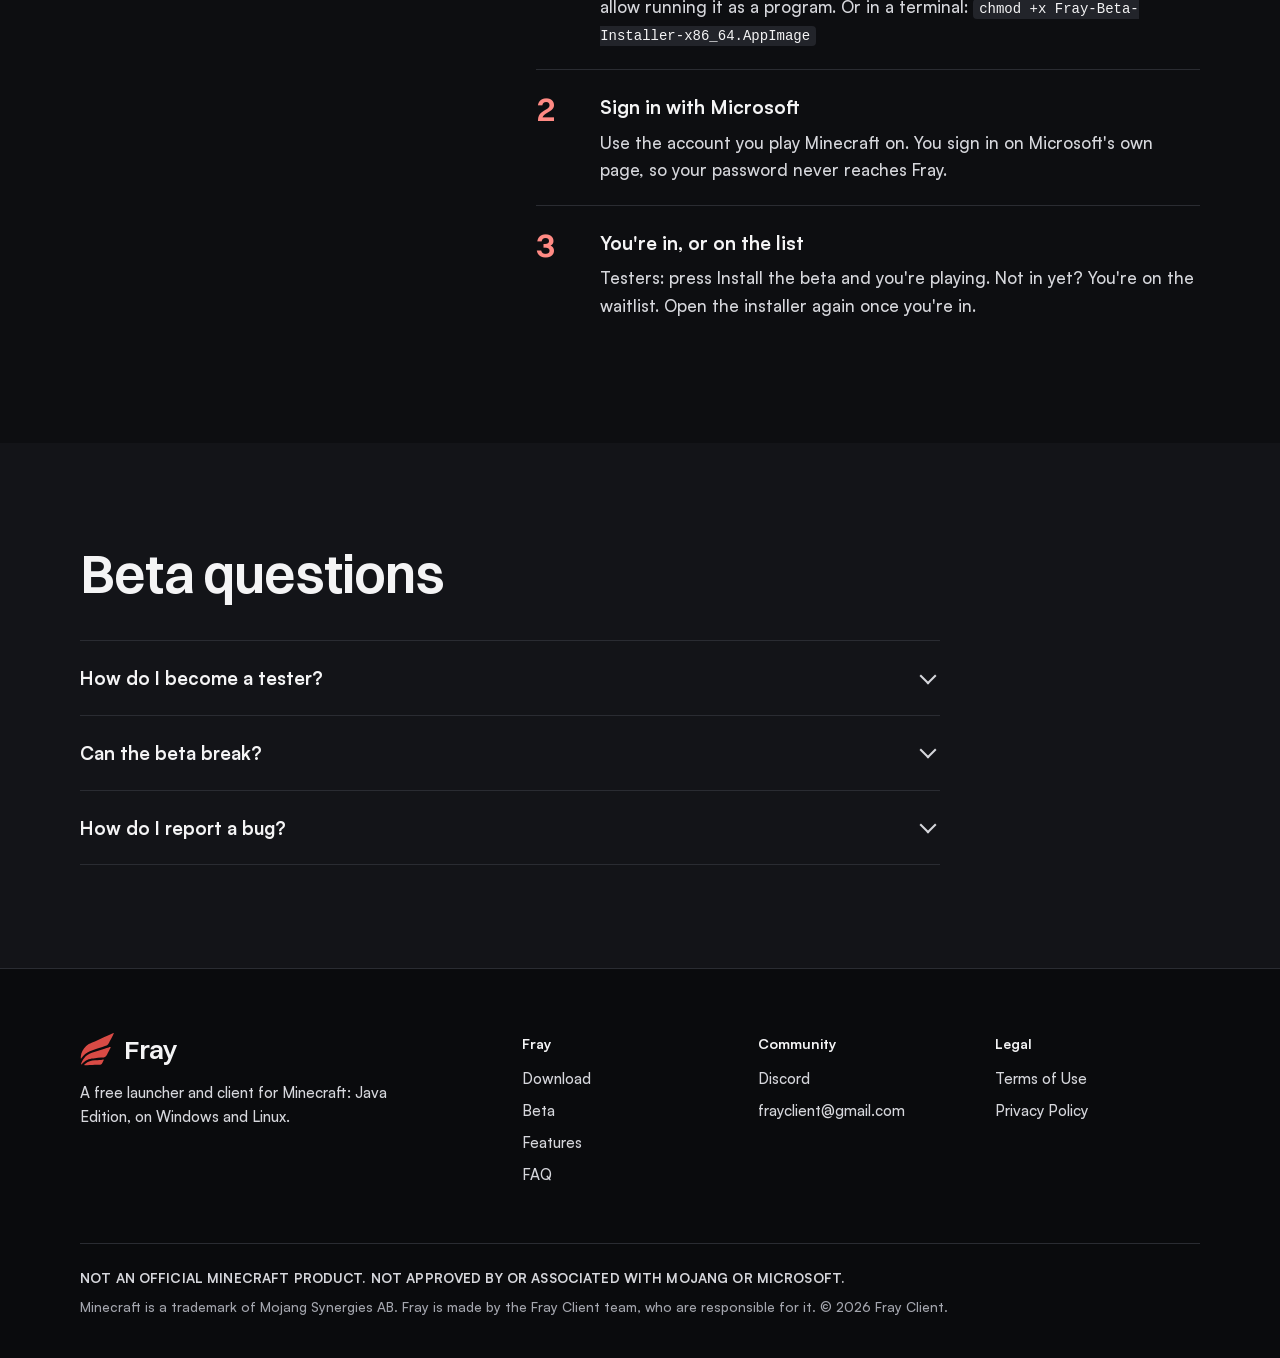
==== commit a1452076: "Update site" ====
--- a/beta/index.html
+++ b/beta/index.html
@@ -1,91 +1,134 @@
 <!doctype html>
-<html lang="en">
+<html lang="en" data-os="windows">
 <head>
 <meta charset="utf-8">
+<script>
+// The visitor's system before first paint, so the download buttons never flash the wrong style. site.js refines it.
+(function () { var u = navigator.userAgent, h = document.documentElement, q = location.search;
+  h.dataset.os = /os=linux/.test(q) ? "linux" : /os=windows/.test(q) ? "windows" : /Windows/.test(u) ? "windows" : /Linux|X11|CrOS/.test(u) && !/Android/.test(u) ? "linux" : /Mac|iPhone|iPad|Android/.test(u) ? "other" : "windows";
+  h.dataset.arch = /arch=arm/.test(q) || /aarch64|arm64/i.test(u) ? "arm" : "x86_64"; })();
+</script>
 <meta name="viewport" content="width=device-width, initial-scale=1">
 <title>Fray beta</title>
-<meta name="description" content="Get into the Fray beta: download Fray, sign in, and see if you're in.">
+<meta name="description" content="Get into the Fray beta: download the installer, sign in with Microsoft, and see if you're in.">
 <meta name="color-scheme" content="dark">
 <meta name="theme-color" content="#101114">
 <meta property="og:title" content="Fray beta">
-<meta property="og:description" content="Get into the Fray beta: download Fray, sign in, and see if you're in.">
+<meta property="og:description" content="Get into the Fray beta: download the installer, sign in with Microsoft, and see if you're in.">
 <meta property="og:url" content="https://fray-client.github.io/beta/">
 <link rel="canonical" href="https://fray-client.github.io/beta/">
 <link rel="icon" href="../assets/wing.svg" type="image/svg+xml">
 <link rel="preload" href="../assets/fonts/ClashDisplay-600.woff2" as="font" type="font/woff2" crossorigin>
 <link rel="preload" href="../assets/fonts/Satoshi-500.woff2" as="font" type="font/woff2" crossorigin>
-<link rel="stylesheet" href="../assets/site.css?v=06f99d393d">
+<link rel="stylesheet" href="../assets/site.css?v=4e0e0da1e2">
+<script src="../assets/site.js?v=45071bcaff" defer></script>
 </head>
-<body class="hero beta">
-<div class="hero-bg" aria-hidden="true"></div>
-<div class="hero-inner">
-<header class="hero-top">
-  <a class="mark" href="../" aria-label="Fray home"><svg viewBox="146 123 740 740" aria-hidden="true" fill="#D94B45"><path d="M 164.10 679.80 C 161.18 666.09 162.91 647.60 164.02 633.50 C 170.78 547.63 217.05 463.84 280.65 406.60 C 318.72 372.33 353.89 357.04 399.66 336.49 C 427.01 324.20 454.42 311.980 481.89 299.93 C 543.03 273.12 603.96 245.36 664.88 217.96 C 715.13 195.36 765.38 172.76 815.63 150.15 C 824.17 146.31 873.39 122.76 878.59 124.06 C 889.96 126.92 867.30 162.43 863.72 169.37 C 841.41 212.61 818.76 256.52 796.46 299.76 C 785.91 320.21 771.99 353.12 757.59 369.72 C 748.29 380.43 735.92 390.46 723.22 396.81 C 713.29 401.77 700.70 405.01 690.03 408.48 C 670.85 414.72 651.56 420.99 632.36 427.24 C 561.03 450.44 487.96 471.66 417.50 497.10 C 338.78 525.52 270.95 559.04 214.17 622.48 C 202.86 635.12 192.60 648.65 183.35 662.88 C 181.20 666.19 171.40 682.60 168.55 683.39 C 165.16 684.33 165.17 682.37 164.10 679.80 Z"/><path d="M 173.79 811.27 C 163.53 797.50 181.98 755.22 189.81 741.69 C 222.35 685.51 252.60 639.85 307.20 602.49 C 337.17 581.98 370.09 566.69 403.79 553.42 C 495.06 517.49 588.19 491.84 682.03 463.69 C 711.70 454.79 741.36 445.89 771.03 436.99 C 777.88 434.94 805.45 425.33 810.62 427.46 C 813.96 428.83 814.79 431.06 814.59 434.50 C 814.20 441.30 788.36 487.84 783.38 497.49 C 770.08 523.29 756.78 549.06 743.48 574.86 C 735.02 591.24 723.39 619.03 710.90 631.42 C 701.92 640.33 689.80 647.79 677.52 651.02 C 658.47 656.03 626.27 656.74 605.59 658.78 C 560.56 663.22 515.31 667.18 470.24 671.49 C 421.89 676.12 380.35 678.90 334.01 695.87 C 294.56 710.31 257.52 731.84 225.97 759.64 C 215.70 768.70 206.04 778.44 197.05 788.77 C 191.94 794.63 184.76 804.84 178.99 809.33 C 176.16 811.53 176.96 810.97 173.79 811.27 Z"/><path d="M 236.84 821.78 C 233.51 814.34 249.85 800.72 255.22 795.98 C 322.80 736.36 388.92 726.30 474.74 718.08 C 506.57 715.04 538.31 711.78 570.17 709.05 C 590.57 707.30 611.13 705.18 631.51 703.22 C 638.04 702.59 650.94 700.38 656.83 700.97 C 658.77 701.16 660.77 701.60 662.18 703.07 C 667.32 708.47 653.35 730.24 650.09 736.56 C 641.95 752.34 627.78 785.51 617.58 797.87 C 613.31 803.03 607.37 807.34 601.30 810.13 C 587.21 816.59 539.67 815.00 521.67 815.49 C 486.04 816.45 450.72 817.17 415.10 818.50 C 377.30 819.91 339.51 821.18 301.71 822.59 C 284.32 823.24 262.94 825.67 246.00 824.51 C 241.75 824.22 240.44 824.10 236.84 821.78 Z"/></svg><span>Fray</span></a>
-  <nav class="pillnav" aria-label="Legal">
-    <a class="pill" href="../terms/">Terms</a>
-    <a class="pill" href="../privacy/">Privacy</a>
-  </nav>
-</header>
-<main class="hero-main beta-main">
-  <h1>The Fray beta.</h1>
-  <p class="hero-lede">One small download. Sign in with the Microsoft account you play Minecraft on: testers get the beta right away, everyone else goes on the list.</p>
-  <div class="dl" data-os="windows" data-arch="x86_64">
-    <div class="get">
-      <a class="btn get-btn dl-win" href="https://fray-server.fray-client.workers.dev/get/Fray-Beta-Installer.exe" download><svg class="down" viewBox="0 0 20 20" aria-hidden="true"><path d="M10 3v10m-4.5-4.5L10 13l4.5-4.5M4 17h12" fill="none" stroke="currentColor" stroke-width="2.2" stroke-linecap="round" stroke-linejoin="round"/></svg>Download for Windows</a>
-      <a class="btn get-btn dl-linux" id="linuxBtn" href="https://fray-server.fray-client.workers.dev/get/Fray-Beta-Installer-x86_64.AppImage" download><svg class="down" viewBox="0 0 20 20" aria-hidden="true"><path d="M10 3v10m-4.5-4.5L10 13l4.5-4.5M4 17h12" fill="none" stroke="currentColor" stroke-width="2.2" stroke-linecap="round" stroke-linejoin="round"/></svg>Download for Linux</a>
-      <p class="for dl-win">Windows 10 and 11. The official Fray comes with it.</p>
-      <p class="for dl-linux"><span class="arch-x86">AppImage for any distro.</span><span class="arch-arm">AppImage for ARM.</span> <a class="arch-x86" href="https://fray-server.fray-client.workers.dev/get/Fray-Beta-Installer-aarch64.AppImage" download>ARM computer?</a><a class="arch-arm" href="https://fray-server.fray-client.workers.dev/get/Fray-Beta-Installer-x86_64.AppImage" download>Not on ARM?</a></p>
-    </div>
-    <ol class="steps" aria-label="What happens next">
-      <li><b>Open it</b><span class="dl-win">Windows may ask first. <a href="#win-help" data-open="win-help">Here's how</a>.</span><span class="dl-linux">Right-click it, Properties, allow it to run as a program.</span></li>
-      <li><b>Sign in</b><span>With Microsoft, in the window it opens. Your password never reaches Fray.</span></li>
-      <li><b>You're in</b><span>Testers get the beta. Not yet? You're on the list and Fray checks every time it opens.</span></li>
-    </ol>
-    <div class="more">
-      <details class="fold dl-win" id="win-help"><summary>Windows says it isn't safe?</summary>
-        <p>Fray is new and not code-signed yet (that costs money), so Windows and your browser ask before running it. It only ever comes from this page.</p>
-        <p><b>Browser:</b> in Chrome's downloads, <kbd>Keep</kbd>. In Edge, <kbd>...</kbd> &rsaquo; <kbd>Keep</kbd> &rsaquo; <kbd>Show more</kbd> &rsaquo; <kbd>Keep anyway</kbd></p>
-        <p><b>Windows protected your PC:</b> <kbd>More info</kbd> &rsaquo; <kbd>Run anyway</kbd></p>
-      </details>
-      <details class="fold"><summary>Verify your download</summary>
-        <p>Each file's SHA-256. Yours should match exactly.</p>
-        <p class="sha">Windows <code>41dc9efdaa65480860e0f960db5c301470ce28a817087c9e841a0bf60df2cf98</code></p><p class="sha">Linux <code>a095ab798f8f641664537acd33d78f533c133ba94d4beee66c19b72f4d391abd</code></p><p class="sha">Linux, ARM <code>cb97c937b0e0f5707cf136527bcef138138e060b8008e2237fa6ad73f5c79aee</code></p>
-      </details>
-      <p class="other"><span class="dl-win">On Linux? <a href="?os=linux" data-os-go="linux">Get the Linux version</a>.</span><span class="dl-linux">On Windows? <a href="?os=windows" data-os-go="windows">Get the Windows version</a>.</span> Not a tester yet? <a href="https://discord.gg/2nsUmHctxW">Join the Discord</a> to hear when spots open.</p>
+<body class="beta">
+<a class="skip" href="#main">Skip to content</a>
+<header class="top over">
+  <div class="wrap">
+    <a class="mark" href="../" aria-label="Fray home"><svg viewBox="146 123 740 740" aria-hidden="true" fill="#D94B45"><path d="M 164.10 679.80 C 161.18 666.09 162.91 647.60 164.02 633.50 C 170.78 547.63 217.05 463.84 280.65 406.60 C 318.72 372.33 353.89 357.04 399.66 336.49 C 427.01 324.20 454.42 311.980 481.89 299.93 C 543.03 273.12 603.96 245.36 664.88 217.96 C 715.13 195.36 765.38 172.76 815.63 150.15 C 824.17 146.31 873.39 122.76 878.59 124.06 C 889.96 126.92 867.30 162.43 863.72 169.37 C 841.41 212.61 818.76 256.52 796.46 299.76 C 785.91 320.21 771.99 353.12 757.59 369.72 C 748.29 380.43 735.92 390.46 723.22 396.81 C 713.29 401.77 700.70 405.01 690.03 408.48 C 670.85 414.72 651.56 420.99 632.36 427.24 C 561.03 450.44 487.96 471.66 417.50 497.10 C 338.78 525.52 270.95 559.04 214.17 622.48 C 202.86 635.12 192.60 648.65 183.35 662.88 C 181.20 666.19 171.40 682.60 168.55 683.39 C 165.16 684.33 165.17 682.37 164.10 679.80 Z"/><path d="M 173.79 811.27 C 163.53 797.50 181.98 755.22 189.81 741.69 C 222.35 685.51 252.60 639.85 307.20 602.49 C 337.17 581.98 370.09 566.69 403.79 553.42 C 495.06 517.49 588.19 491.84 682.03 463.69 C 711.70 454.79 741.36 445.89 771.03 436.99 C 777.88 434.94 805.45 425.33 810.62 427.46 C 813.96 428.83 814.79 431.06 814.59 434.50 C 814.20 441.30 788.36 487.84 783.38 497.49 C 770.08 523.29 756.78 549.06 743.48 574.86 C 735.02 591.24 723.39 619.03 710.90 631.42 C 701.92 640.33 689.80 647.79 677.52 651.02 C 658.47 656.03 626.27 656.74 605.59 658.78 C 560.56 663.22 515.31 667.18 470.24 671.49 C 421.89 676.12 380.35 678.90 334.01 695.87 C 294.56 710.31 257.52 731.84 225.97 759.64 C 215.70 768.70 206.04 778.44 197.05 788.77 C 191.94 794.63 184.76 804.84 178.99 809.33 C 176.16 811.53 176.96 810.97 173.79 811.27 Z"/><path d="M 236.84 821.78 C 233.51 814.34 249.85 800.72 255.22 795.98 C 322.80 736.36 388.92 726.30 474.74 718.08 C 506.57 715.04 538.31 711.78 570.17 709.05 C 590.57 707.30 611.13 705.18 631.51 703.22 C 638.04 702.59 650.94 700.38 656.83 700.97 C 658.77 701.16 660.77 701.60 662.18 703.07 C 667.32 708.47 653.35 730.24 650.09 736.56 C 641.95 752.34 627.78 785.51 617.58 797.87 C 613.31 803.03 607.37 807.34 601.30 810.13 C 587.21 816.59 539.67 815.00 521.67 815.49 C 486.04 816.45 450.72 817.17 415.10 818.50 C 377.30 819.91 339.51 821.18 301.71 822.59 C 284.32 823.24 262.94 825.67 246.00 824.51 C 241.75 824.22 240.44 824.10 236.84 821.78 Z"/></svg><span>Fray</span></a>
+    <nav class="nav" id="nav" aria-label="Main"><a href="../#features">Features</a><a href="../download/">Download</a><a href="../beta/" aria-current="page">Beta</a><a href="../#faq">FAQ</a><a class="in-menu" href="https://discord.gg/2nsUmHctxW" rel="noopener">Discord</a></nav>
+    <div class="top-end">
+      <a class="plain" href="https://discord.gg/2nsUmHctxW" rel="noopener">Discord</a>
+      <a class="btn small" href="../download/"><svg class="down" viewBox="0 0 20 20" aria-hidden="true"><path d="M10 3v10m-4.5-4.5L10 13l4.5-4.5M4 17h12" fill="none" stroke="currentColor" stroke-width="2.2" stroke-linecap="round" stroke-linejoin="round"/></svg>Download</a>
+      <button class="menu-btn" type="button" aria-controls="nav" aria-expanded="false" aria-label="Menu"><svg class="bars" viewBox="0 0 24 24" aria-hidden="true"><path d="M4 7h16M4 12h16M4 17h16" stroke="currentColor" stroke-width="2" stroke-linecap="round"/></svg><svg class="x" viewBox="0 0 24 24" aria-hidden="true"><path d="M6 6l12 12M18 6L6 18" stroke="currentColor" stroke-width="2" stroke-linecap="round"/></svg></button>
     </div>
   </div>
+</header>
+<main id="main" data-flow>
+<section class="phead">
+  <div class="hero-bg" aria-hidden="true"></div>
+  <div class="wrap">
+    <div class="dl-head-idle"><h1>The Fray beta</h1><p class="lede">Play new builds first. Download Fray, sign in, and see if you're in.</p></div>
+    <div class="dl-head-done"><h1>Almost there.</h1><p class="lede">Open the installer and sign in. The steps are below.</p></div>
+  </div>
+</section>
+<section class="sec" style="padding-top:0">
+  <div class="wrap">
+    <p class="os-other">Fray runs on Windows and Linux, so there's no Mac or phone version.</p>
+<div class="one">
+  <a class="btn big for-win" data-get="windows" href="https://fray-server.fray-client.workers.dev/get/Fray-Beta-Installer.exe" download><svg class="down" viewBox="0 0 20 20" aria-hidden="true"><path d="M10 3v10m-4.5-4.5L10 13l4.5-4.5M4 17h12" fill="none" stroke="currentColor" stroke-width="2.2" stroke-linecap="round" stroke-linejoin="round"/></svg>Download for Windows</a>
+  <a class="btn big for-linux arch-x86" data-get="linux" href="https://fray-server.fray-client.workers.dev/get/Fray-Beta-Installer-x86_64.AppImage" download><svg class="down" viewBox="0 0 20 20" aria-hidden="true"><path d="M10 3v10m-4.5-4.5L10 13l4.5-4.5M4 17h12" fill="none" stroke="currentColor" stroke-width="2.2" stroke-linecap="round" stroke-linejoin="round"/></svg>Download for Linux</a>
+  <a class="btn big for-linux arch-arm" data-get="linux" href="https://fray-server.fray-client.workers.dev/get/Fray-Beta-Installer-aarch64.AppImage" download><svg class="down" viewBox="0 0 20 20" aria-hidden="true"><path d="M10 3v10m-4.5-4.5L10 13l4.5-4.5M4 17h12" fill="none" stroke="currentColor" stroke-width="2.2" stroke-linecap="round" stroke-linejoin="round"/></svg>Download for Linux ARM64</a>
+  <p class="others"><span>All downloads:</span><a data-get="windows" href="https://fray-server.fray-client.workers.dev/get/Fray-Beta-Installer.exe" download>Windows</a><a data-get="linux" href="https://fray-server.fray-client.workers.dev/get/Fray-Beta-Installer-x86_64.AppImage" download>Linux</a><a data-get="linux" href="https://fray-server.fray-client.workers.dev/get/Fray-Beta-Installer-aarch64.AppImage" download>Linux ARM64</a></p>
+</div>
+    <div class="started-wrap"><div class="started-note" role="status"><svg viewBox="0 0 22 22" aria-hidden="true"><circle cx="11" cy="11" r="10" fill="currentColor" opacity=".18"/><path d="M6.5 11.5l3 3 6-6.5" fill="none" stroke="currentColor" stroke-width="2.2" stroke-linecap="round" stroke-linejoin="round"/></svg><span>Your download has started. Didn't? <a data-retry href="#">Try again</a>.</span></div></div>
+    <ol class="how" aria-label="How it works">
+      <li><b>Download and open it</b><p>Windows or Linux.</p></li>
+      <li><b>Sign in with Microsoft</b><p>The account you play Minecraft on.</p></li>
+      <li><b>You're in, or on the list</b><p>Testers play right away. Everyone else is on the waitlist.</p></li>
+    </ol>
+  </div>
+</section>
+<section class="sec band">
+  <div class="wrap install">
+    <div>
+      <h2>What testers are playing <span class="ver-tag">1.1.2</span></h2>
+      <p class="intro">The newest build, before everyone else.</p>
+    </div>
+    <ul class="new">
+      <li><b>Hit Color</b><p>Change the hit flash: colour, strength, how long it lasts, for players and mobs, and whether it tints armor and held items too.</p></li>
+      <li><b>Armor Hider</b><p>Hide other players' armor on your screen, piece by piece or by material, with trims, glint and elytra handled separately.</p></li>
+      <li><b>Every Minecraft key in Fray's menu</b><p>All of the game's controls in one list, with clashes marked, so you can rebind without leaving Fray.</p></li>
+    </ul>
+  </div>
+</section>
+<section class="sec" id="install">
+  <div class="wrap install">
+    <div><h2>Install steps</h2><details class="verify"><summary>Check your download (SHA-256)</summary>
+  <p class="sha">Windows <code>41dc9efdaa65480860e0f960db5c301470ce28a817087c9e841a0bf60df2cf98</code></p><p class="sha">Linux <code>a095ab798f8f641664537acd33d78f533c133ba94d4beee66c19b72f4d391abd</code></p><p class="sha">Linux, ARM64 <code>cb97c937b0e0f5707cf136527bcef138138e060b8008e2237fa6ad73f5c79aee</code></p>
+</details></div>
+    <div data-tab="windows">
+  <div class="tabs" role="tablist" aria-label="System">
+    <button type="button" role="tab" data-for="windows" aria-selected="true">Windows</button>
+    <button type="button" role="tab" data-for="linux" aria-selected="false">Linux</button>
+  </div>
+  <ol class="steps">
+    <li>
+      <b>Open the installer</b>
+      <p data-show="windows">It's <code>Fray-Beta-Installer.exe</code>, in your browser's downloads or your Downloads folder.</p>
+      <p data-show="linux">Make the AppImage runnable first: right-click it, Properties, Permissions, allow running it as a program. Or in a terminal: <code class="arch-x86">chmod +x Fray-Beta-Installer-x86_64.AppImage</code><code class="arch-arm">chmod +x Fray-Beta-Installer-aarch64.AppImage</code></p>
+      <div class="help" data-show="windows">
+        <p><b>Windows says it protected your PC?</b> Click <kbd>More info</kbd> then <kbd>Run anyway</kbd>.</p>
+        <p><b>Browser won't keep it?</b> Chrome: <kbd>Keep</kbd>. Edge: <kbd>...</kbd> &rsaquo; <kbd>Keep</kbd> &rsaquo; <kbd>Show more</kbd> &rsaquo; <kbd>Keep anyway</kbd>.</p>
+      </div>
+    </li>
+    <li>
+      <b>Sign in with Microsoft</b>
+      <p>Use the account you play Minecraft on. You sign in on Microsoft's own page, so your password never reaches Fray.</p>
+    </li>
+    <li>
+      <b>You're in, or on the list</b>
+      <p>Testers: press Install the beta and you're playing. Not in yet? You're on the waitlist. Open the installer again once you're in.</p>
+    </li>
+  </ol>
+</div>
+  </div>
+</section>
+<section class="sec band">
+  <div class="wrap">
+    <h2>Beta questions</h2>
+    <div class="faq"><details><summary>How do I become a tester?</summary><div class="a"><p>Download the installer and sign in so you're on the waitlist, then join the <a href="https://discord.gg/2nsUmHctxW" rel="noopener">Discord</a>. New spots are announced there first.</p></div></details><details><summary>Can the beta break?</summary><div class="a"><p>It can. One click on the Official / Beta switch by the logo takes you back to the normal Fray.</p></div></details><details><summary>How do I report a bug?</summary><div class="a"><p>In the <a href="https://discord.gg/2nsUmHctxW" rel="noopener">Discord</a>. Say what you did, what happened, and which Minecraft version you were on.</p></div></details></div>
+  </div>
+</section>
 </main>
-<script>
-// One download for the visitor's system: Linux or Windows, and on Linux the ARM build when the browser says ARM.
-// ?os=linux|windows (and ?arch=arm) picks by hand; without JavaScript the page shows Windows.
-(async () => {
-  const dl = document.querySelector(".dl");
-  const q = new URLSearchParams(location.search);
-  const ua = navigator.userAgent;
-  let os = /Linux|X11|CrOS/.test(ua) && !/Android/.test(ua) ? "linux" : "windows";
-  let arm = /aarch64|arm64|armv\d/i.test(ua);
-  try {
-    if (navigator.userAgentData?.getHighEntropyValues) {
-      const v = await navigator.userAgentData.getHighEntropyValues(["architecture", "platform"]);
-      if (v.platform === "Linux" || v.platform === "Chrome OS") os = "linux";
-      else if (v.platform === "Windows") os = "windows";
-      if (v.architecture) arm = v.architecture === "arm";
-    }
-  } catch {}
-  if (q.get("os") === "linux" || q.get("os") === "windows") os = q.get("os");
-  if (q.get("arch") === "arm") arm = true;
-  const show = (o) => { dl.dataset.os = o; };
-  dl.dataset.arch = arm ? "arm" : "x86_64";
-  if (arm) document.getElementById("linuxBtn").href = "https://fray-server.fray-client.workers.dev/get/Fray-Beta-Installer-aarch64.AppImage";
-  show(os);
-  document.querySelectorAll("[data-os-go]").forEach((a) => a.addEventListener("click", (e) => { e.preventDefault(); show(a.dataset.osGo); }));
-  document.querySelectorAll("[data-open]").forEach((a) => a.addEventListener("click", (e) => { e.preventDefault(); const d = document.getElementById(a.dataset.open); d.open = true; d.scrollIntoView({ block: "nearest", behavior: "smooth" }); }));
-})();
-</script>
-<footer class="hero-foot">
-  <span>&copy; 2026 Fray</span>
-  <span>Not affiliated with Mojang or Microsoft.</span>
+<footer class="foot">
+  <div class="wrap">
+    <div class="cols">
+      <div class="about">
+        <a class="mark" href="../" aria-label="Fray home"><svg viewBox="146 123 740 740" aria-hidden="true" fill="#D94B45"><path d="M 164.10 679.80 C 161.18 666.09 162.91 647.60 164.02 633.50 C 170.78 547.63 217.05 463.84 280.65 406.60 C 318.72 372.33 353.89 357.04 399.66 336.49 C 427.01 324.20 454.42 311.980 481.89 299.93 C 543.03 273.12 603.96 245.36 664.88 217.96 C 715.13 195.36 765.38 172.76 815.63 150.15 C 824.17 146.31 873.39 122.76 878.59 124.06 C 889.96 126.92 867.30 162.43 863.72 169.37 C 841.41 212.61 818.76 256.52 796.46 299.76 C 785.91 320.21 771.99 353.12 757.59 369.72 C 748.29 380.43 735.92 390.46 723.22 396.81 C 713.29 401.77 700.70 405.01 690.03 408.48 C 670.85 414.72 651.56 420.99 632.36 427.24 C 561.03 450.44 487.96 471.66 417.50 497.10 C 338.78 525.52 270.95 559.04 214.17 622.48 C 202.86 635.12 192.60 648.65 183.35 662.88 C 181.20 666.19 171.40 682.60 168.55 683.39 C 165.16 684.33 165.17 682.37 164.10 679.80 Z"/><path d="M 173.79 811.27 C 163.53 797.50 181.98 755.22 189.81 741.69 C 222.35 685.51 252.60 639.85 307.20 602.49 C 337.17 581.98 370.09 566.69 403.79 553.42 C 495.06 517.49 588.19 491.84 682.03 463.69 C 711.70 454.79 741.36 445.89 771.03 436.99 C 777.88 434.94 805.45 425.33 810.62 427.46 C 813.96 428.83 814.79 431.06 814.59 434.50 C 814.20 441.30 788.36 487.84 783.38 497.49 C 770.08 523.29 756.78 549.06 743.48 574.86 C 735.02 591.24 723.39 619.03 710.90 631.42 C 701.92 640.33 689.80 647.79 677.52 651.02 C 658.47 656.03 626.27 656.74 605.59 658.78 C 560.56 663.22 515.31 667.18 470.24 671.49 C 421.89 676.12 380.35 678.90 334.01 695.87 C 294.56 710.31 257.52 731.84 225.97 759.64 C 215.70 768.70 206.04 778.44 197.05 788.77 C 191.94 794.63 184.76 804.84 178.99 809.33 C 176.16 811.53 176.96 810.97 173.79 811.27 Z"/><path d="M 236.84 821.78 C 233.51 814.34 249.85 800.72 255.22 795.98 C 322.80 736.36 388.92 726.30 474.74 718.08 C 506.57 715.04 538.31 711.78 570.17 709.05 C 590.57 707.30 611.13 705.18 631.51 703.22 C 638.04 702.59 650.94 700.38 656.83 700.97 C 658.77 701.16 660.77 701.60 662.18 703.07 C 667.32 708.47 653.35 730.24 650.09 736.56 C 641.95 752.34 627.78 785.51 617.58 797.87 C 613.31 803.03 607.37 807.34 601.30 810.13 C 587.21 816.59 539.67 815.00 521.67 815.49 C 486.04 816.45 450.72 817.17 415.10 818.50 C 377.30 819.91 339.51 821.18 301.71 822.59 C 284.32 823.24 262.94 825.67 246.00 824.51 C 241.75 824.22 240.44 824.10 236.84 821.78 Z"/></svg><span>Fray</span></a>
+        <p>A free launcher and client for Minecraft: Java Edition, on Windows and Linux.</p>
+      </div>
+      <div><h3>Fray</h3><ul><li><a href="../download/">Download</a></li><li><a href="../beta/">Beta</a></li><li><a href="../#features">Features</a></li><li><a href="../#faq">FAQ</a></li></ul></div>
+      <div><h3>Community</h3><ul><li><a href="https://discord.gg/2nsUmHctxW" rel="noopener">Discord</a></li><li><a href="mailto:frayclient@gmail.com">frayclient@gmail.com</a></li></ul></div>
+      <div><h3>Legal</h3><ul><li><a href="../terms/">Terms of Use</a></li><li><a href="../privacy/">Privacy Policy</a></li></ul></div>
+    </div>
+    <div class="legal">
+      <p class="notice">NOT AN OFFICIAL MINECRAFT PRODUCT. NOT APPROVED BY OR ASSOCIATED WITH MOJANG OR MICROSOFT.</p>
+      <p>Minecraft is a trademark of Mojang Synergies AB. Fray is made by the Fray Client team, who are responsible for it. &copy; 2026 Fray Client.</p>
+    </div>
+  </div>
 </footer>
-</div>
 </body>
 </html>
--- a/assets/site.css
+++ b/assets/site.css
@@ -5,51 +5,273 @@
 
 :root {
   --red: #D94B45; --red-lip: #8a2925; --red-ink: #ff8a84;
-  --bg: #0D0E11; --surface: #18191D; --elev: #22242A; --line: #2a2c32;
+  --bg: #0D0E11; --band: #131418; --surface: #18191D; --elev: #22242A; --line: #2a2c32;
   --text: #F4F4F5; --text-2: #D6D7DC; --text-3: #A4A6AE;
   --sans: "Satoshi", system-ui, sans-serif; --display: "Clash Display", "Satoshi", sans-serif;
   --mono: ui-monospace, "Cascadia Mono", Consolas, monospace;
+  --wrap: 1200px; --gut: clamp(16px, 4vw, 40px); --head: 68px;
 }
 * { box-sizing: border-box; margin: 0; padding: 0; }
-html { color-scheme: dark; scroll-padding-top: 24px; -webkit-text-size-adjust: 100%; }
-body { background: var(--bg); color: var(--text); font: 500 17px/1.65 var(--sans); -webkit-font-smoothing: antialiased; }
+html { color-scheme: dark; scroll-padding-top: calc(var(--head) + 20px); -webkit-text-size-adjust: 100%; }
+body { background: var(--bg); color: var(--text); font: 500 17px/1.6 var(--sans); -webkit-font-smoothing: antialiased; overflow-x: hidden; }
+img { display: block; max-width: 100%; }
 a { color: var(--text); text-decoration: underline; text-decoration-color: var(--red); text-decoration-thickness: 2px; text-underline-offset: 3px; }
 a:hover { color: var(--red-ink); }
 :focus-visible { outline: 2px solid var(--red-ink); outline-offset: 3px; border-radius: 3px; }
-.skip { position: absolute; left: -999px; top: 8px; background: var(--red); color: #fff; padding: 8px 12px; border-radius: 6px; text-decoration: none; z-index: 9; }
+.skip { position: absolute; left: -999px; top: 8px; background: var(--red); color: #fff; padding: 8px 12px; border-radius: 6px; text-decoration: none; z-index: 30; }
 .skip:focus { left: 12px; }
-
-/* ---------- document pages ---------- */
-.doc { display: grid; grid-template-columns: minmax(250px, 300px) minmax(0, 1fr); max-width: 1180px; margin: 0 auto; }
-.rail { position: sticky; top: 0; align-self: start; height: 100vh; overflow-y: auto; padding: 44px 28px 32px 32px; display: flex; flex-direction: column; gap: 34px; }
-.mark { display: flex; align-items: center; gap: 12px; text-decoration: none; }
-.mark svg { width: 46px; height: 46px; flex: none; }
-.mark span { font: 600 28px/1 var(--display); letter-spacing: -.01em; }
-.mark:hover { color: var(--text); }
-/* Plain solid button with Fray's lip (darker strip underneath), same family as the red .btn. */
-.pill { display: inline-flex; align-items: center; height: 44px; padding: 0 20px; border-radius: 10px;
-  color: #fff; font-weight: 700; font-size: 16px; text-decoration: none; background: #26282E;
-  box-shadow: inset 0 1px 0 rgba(255,255,255,.08), 0 4px 0 #0b0c0e; transition: transform 90ms, box-shadow 90ms, background .15s; }
-.pill:hover { color: #fff; background: #30333A; }
-.pill:active { transform: translateY(3px); box-shadow: inset 0 1px 0 rgba(255,255,255,.08), 0 1px 0 #0b0c0e; }
-.pill:focus-visible { outline: 2px solid #fff; outline-offset: 3px; border-radius: 10px; }
-
-.docs { display: flex; flex-direction: column; align-items: flex-start; gap: 12px; }
-.docs .pill[aria-current] { background: var(--red); box-shadow: inset 0 1px 0 rgba(255,255,255,.22), 0 4px 0 var(--red-lip); }
-.toc summary { cursor: pointer; color: var(--text-3); font-size: 14px; font-weight: 700; list-style: none; padding: 2px 0 10px; }
+.wrap { width: 100%; max-width: var(--wrap); margin: 0 auto; padding: 0 var(--gut); }
+
+/* ---------- buttons: a face with Fray's lip underneath ---------- */
+.btn { display: inline-flex; align-items: center; justify-content: center; gap: 12px; height: 52px; padding: 0 24px; border-radius: 10px; border: 0; cursor: pointer;
+  color: #fff; font: 700 17px/1 var(--sans); text-decoration: none; white-space: nowrap;
+  background: linear-gradient(180deg, #e8605a 0%, var(--red) 45%, #c63f39 100%);
+  box-shadow: inset 0 2px 0 rgba(255,255,255,.25), 0 5px 0 var(--red-lip); transition: transform 90ms, filter .15s; }
+.btn:hover { color: #fff; filter: brightness(1.06); }
+.btn:active { transform: translateY(3px); box-shadow: inset 0 2px 0 rgba(255,255,255,.2), 0 2px 0 var(--red-lip); }
+.btn.alt { background: #26282E; box-shadow: inset 0 1px 0 rgba(255,255,255,.08), 0 5px 0 #08090b; }
+.btn.alt:hover { background: #30333A; filter: none; }
+.btn.alt:active { box-shadow: inset 0 1px 0 rgba(255,255,255,.08), 0 2px 0 #08090b; }
+.btn.small { height: 40px; padding: 0 16px; font-size: 15px; border-radius: 8px; box-shadow: inset 0 2px 0 rgba(255,255,255,.22), 0 4px 0 var(--red-lip); }
+.btn.small:active { box-shadow: inset 0 2px 0 rgba(255,255,255,.2), 0 1px 0 var(--red-lip); }
+.btn.big { height: 64px; padding: 0 32px 0 26px; font-size: 20px; border-radius: 12px; }
+.btn .down { width: 22px; height: 22px; flex: none; }
+.btn.small .down { width: 18px; height: 18px; }
+.btn small { font-weight: 500; font-size: .78em; opacity: .85; }
+
+/* ---------- top bar ---------- */
+.top { position: sticky; top: 0; z-index: 20; height: var(--head); background: var(--bg); border-bottom: 1px solid transparent; transition: background .2s, border-color .2s; }
+.top.over { position: fixed; left: 0; right: 0; background: transparent; }
+.top.over.scrolled, .top.scrolled { background: var(--bg); border-bottom-color: var(--line); }
+.top .wrap { height: 100%; display: flex; align-items: center; gap: 28px; max-width: 1320px; }
+.mark { display: flex; align-items: center; gap: 10px; text-decoration: none; flex: none; }
+.mark svg { width: 34px; height: 34px; flex: none; }
+.mark span { font: 600 26px/1 var(--display); letter-spacing: -.01em; color: var(--text); }
+.mark:hover span { color: var(--text); }
+.nav { display: flex; align-items: center; gap: 4px; }
+.nav a { color: var(--text-2); text-decoration: none; font-weight: 700; font-size: 15.5px; padding: 8px 12px; border-radius: 6px; }
+.nav a:hover { color: #fff; background: rgba(255,255,255,.06); }
+.nav a[aria-current] { color: #fff; }
+.nav .in-menu { display: none; }
+.nav a[aria-current]::after { content: ""; display: block; height: 2px; margin-top: 3px; background: var(--red); border-radius: 1px; }
+.top-end { margin-left: auto; display: flex; align-items: center; gap: 18px; }
+.top-end .plain { color: var(--text-2); text-decoration: none; font-weight: 700; font-size: 15.5px; }
+.top-end .plain:hover { color: #fff; }
+.menu-btn { display: none; width: 44px; height: 44px; border: 0; background: none; color: var(--text); cursor: pointer; border-radius: 8px; }
+.menu-btn svg { width: 24px; height: 24px; display: block; margin: auto; }
+.menu-btn .x { display: none; }
+.menu-open .menu-btn .bars { display: none; }
+.menu-open .menu-btn .x { display: block; }
+
+/* ---------- home hero ---------- */
+.hero { position: relative; isolation: isolate; }
+.hero-bg { position: absolute; inset: 0; z-index: -1; background: url("bg.jpg") 62% 40% / cover no-repeat; }
+.hero-bg::after { content: ""; position: absolute; inset: 0;
+  background: linear-gradient(90deg, rgba(13,14,17,.94) 0%, rgba(13,14,17,.76) 36%, rgba(13,14,17,.2) 70%, rgba(13,14,17,.05) 100%),
+              linear-gradient(0deg, var(--bg) 0%, rgba(13,14,17,0) 34%),
+              linear-gradient(180deg, rgba(13,14,17,.7) 0%, rgba(13,14,17,0) 18%); }
+.hero-copy { padding: calc(var(--head) + clamp(56px, 11vh, 120px)) 0 0; max-width: 660px; }
+.hero h1 { font: 600 clamp(46px, 6.2vw, 92px)/.96 var(--display); letter-spacing: -.02em; }
+.hero .lede { margin-top: 24px; font-size: clamp(17px, 1.45vw, 20px); line-height: 1.55; color: #E6E6EA; max-width: 540px; }
+.hero-cta { margin-top: 36px; display: flex; flex-wrap: wrap; align-items: center; gap: 18px 22px; }
+.hero-cta .meta { font-size: 15px; color: var(--text-2); line-height: 1.45; }
+.hero-cta .meta b { color: var(--text); }
+.hero-cta .meta a { font-weight: 700; }
+/* The launcher itself, coming up out of the hero. */
+.shot { position: relative; margin: clamp(56px, 8vw, 96px) auto 0; max-width: 1120px; }
+.shot img { width: 100%; height: auto; border-radius: 12px; box-shadow: 0 30px 80px rgba(0,0,0,.55), 0 0 0 1px rgba(255,255,255,.06); }
+.shot figcaption { margin-top: 14px; font-size: 14px; color: var(--text-3); text-align: center; }
+
+/* Variant B: plain dark hero, the launcher shot on the right bleeding off the edge. */
+.hv-b .hero { background: var(--bg); overflow: hidden; }
+.hv-b .hero .wrap { display: grid; grid-template-columns: minmax(0, 5fr) minmax(0, 7fr); align-items: center; gap: 48px; max-width: 1320px; }
+.hv-b .hero-copy { padding-bottom: 96px; }
+.hv-b .shot { margin: calc(var(--head) + 48px) -18vw 48px 0; max-width: none; }
+.hv-b .shot figcaption { text-align: left; }
+/* Variant C: centred over the world, launcher rising out of it. */
+.hv-c .hero-bg::after { background: linear-gradient(0deg, var(--bg) 0%, rgba(13,14,17,.55) 40%, rgba(13,14,17,.7) 100%); }
+.hv-c .hero-copy { margin: 0 auto; text-align: center; max-width: 820px; }
+.hv-c .hero .lede { margin-left: auto; margin-right: auto; }
+.hv-c .hero-cta { justify-content: center; flex-direction: column; }
+.hv-c .hero h1 { font-size: clamp(50px, 7.4vw, 108px); }
+
+/* ---------- sections ---------- */
+.sec { padding: clamp(64px, 8vw, 104px) 0; }
+.sec.band { background: var(--band); }
+.sec h2 { font: 600 clamp(34px, 4.2vw, 56px)/1.02 var(--display); letter-spacing: -.015em; max-width: 16ch; }
+.sec .intro { margin-top: 18px; font-size: 18px; color: var(--text-2); max-width: 58ch; }
+.rows { margin-top: clamp(44px, 6vw, 72px); display: grid; gap: clamp(56px, 7vw, 96px); }
+.row { display: grid; grid-template-columns: minmax(0, 5fr) minmax(0, 6fr); gap: clamp(32px, 5vw, 72px); align-items: center; }
+.row.flip > :first-child { order: 2; }
+.row.flip { align-items: start; }
+.row h3 { font: 600 clamp(26px, 2.6vw, 34px)/1.1 var(--display); letter-spacing: -.01em; }
+.row p { margin-top: 14px; color: var(--text-2); max-width: 50ch; }
+.row p + p { margin-top: 10px; }
+.row .art img { width: 100%; border-radius: 10px; box-shadow: 0 18px 50px rgba(0,0,0,.45), 0 0 0 1px rgba(255,255,255,.06); }
+kbd { font: 700 .82em/1 var(--sans); color: var(--text); background: var(--elev); padding: 3px 7px 4px; border-radius: 4px; box-shadow: 0 2px 0 #08090b; white-space: nowrap; }
+
+/* Version span: real ranges, drawn to scale by count of releases. */
+.span { display: grid; gap: 14px; }
+.span .bar { display: flex; height: 54px; border-radius: 8px; overflow: hidden; font-weight: 700; font-size: 15px; }
+.span .bar span { display: flex; align-items: center; padding: 0 16px; white-space: nowrap; }
+.span .vanilla { flex: 4; background: var(--elev); color: var(--text-2); }
+.span .fray { flex: 3; background: var(--red); color: #fff; box-shadow: inset 0 -4px 0 var(--red-lip); }
+.span .ends { display: flex; justify-content: space-between; font: 500 13px/1 var(--mono); color: var(--text-3); }
+.span .ends b { color: var(--text); font-weight: 500; }
+.span .key { display: flex; flex-wrap: wrap; gap: 6px 18px; font-size: 14.5px; color: var(--text-2); }
+
+/* Built-in mods: the real names, by the category they sit in. */
+.mods { display: grid; gap: 22px; }
+.mods h4 { font-size: 14px; font-weight: 700; color: var(--text-3); margin-bottom: 8px; }
+.mods ul { list-style: none; display: flex; flex-wrap: wrap; gap: 8px; }
+.mods li { font-size: 15px; font-weight: 700; padding: 7px 12px; border-radius: 6px; background: var(--elev); color: var(--text); }
+.mods .pvp li { background: #2e1c1d; color: #ffd6d3; }
+.core { list-style: none; display: grid; gap: 2px; }
+.core li { display: flex; justify-content: space-between; gap: 16px; padding: 13px 0; border-top: 1px solid var(--line); font-weight: 700; }
+.core li span { color: var(--text-3); font-weight: 500; font-size: 15px; text-align: right; }
+
+/* ---------- beta band on home ---------- */
+.beta-band .wrap { display: grid; grid-template-columns: minmax(0, 1fr) auto; gap: 32px 64px; align-items: end; }
+.beta-band p { margin-top: 16px; color: var(--text-2); max-width: 56ch; }
+.beta-band .acts { display: flex; flex-wrap: wrap; gap: 14px; }
+
+/* ---------- FAQ ---------- */
+.faq { margin-top: 40px; max-width: 860px; border-top: 1px solid var(--line); }
+.faq details { border-bottom: 1px solid var(--line); }
+.faq summary { cursor: pointer; list-style: none; display: flex; justify-content: space-between; align-items: center; gap: 20px; padding: 22px 0; font-weight: 700; font-size: 18.5px; }
+.faq summary::-webkit-details-marker { display: none; }
+.faq summary::after { content: ""; flex: none; width: 10px; height: 10px; margin-right: 6px; border: solid var(--text-2); border-width: 0 2.5px 2.5px 0; margin-top: -5px; transform: rotate(45deg); }
+.faq details[open] summary::after { margin-top: 5px; transform: rotate(225deg); }
+.faq summary:hover { color: #fff; }
+.faq .a { padding: 0 0 24px; color: var(--text-2); max-width: 68ch; }
+.faq .a p + p { margin-top: 10px; }
+
+/* ---------- closing download band ---------- */
+.last { position: relative; isolation: isolate; padding: clamp(80px, 11vw, 140px) 0; overflow: hidden; }
+.last .hero-bg { background-position: 40% 60%; }
+.last .hero-bg::after { background: linear-gradient(180deg, var(--bg) 0%, rgba(13,14,17,.72) 30%, rgba(13,14,17,.78) 100%); }
+.last h2 { font: 600 clamp(38px, 5vw, 68px)/1 var(--display); letter-spacing: -.015em; }
+.last p { margin-top: 16px; color: #E6E6EA; font-size: 18px; }
+.last .btn { margin-top: 30px; }
+
+/* ---------- page heads (download, beta) ---------- */
+.phead { position: relative; isolation: isolate; padding: calc(var(--head) + 64px) 0 56px; }
+.phead .hero-bg { background-position: 62% 45%; }
+.phead .hero-bg::after { background: linear-gradient(0deg, var(--bg) 0%, rgba(13,14,17,.78) 55%, rgba(13,14,17,.66) 100%); }
+.phead h1 { font: 600 clamp(44px, 6vw, 84px)/.98 var(--display); letter-spacing: -.02em; }
+.phead .lede { margin-top: 18px; max-width: 600px; font-size: 19px; color: #E6E6EA; }
+
+/* ---------- the download flow ---------- */
+/* html[data-os] is the visitor's system (Windows without JavaScript); [data-tab] is the system a step list shows. */
+.os-other { display: none; margin-bottom: 20px; color: var(--text-2); }
+html[data-os="other"] .os-other { display: block; }
+[data-tab="windows"] [data-show="linux"], [data-tab="linux"] [data-show="windows"] { display: none; }
+html[data-os="linux"] .for-win, html:not([data-os="linux"]) .for-linux { display: none; }
+html[data-arch="arm"] .arch-x86, html:not([data-arch="arm"]) .arch-arm { display: none; }
+
+/* Variant A: one card per system, yours first and lit. */
+.plats { display: grid; grid-template-columns: repeat(2, minmax(0, 1fr)); gap: 20px; }
+.plat { position: relative; display: grid; align-content: start; gap: 6px; padding: 30px 30px 32px; border-radius: 14px; background: var(--surface); }
+.plat h2 { font: 600 34px/1 var(--display); letter-spacing: -.01em; display: flex; align-items: center; gap: 14px; }
+.plat h2 svg { width: 30px; height: 30px; flex: none; }
+.plat .req { color: var(--text-3); font-size: 15px; }
+.plat .acts { margin-top: 22px; display: flex; flex-wrap: wrap; align-items: center; gap: 14px 18px; }
+.plat .acts .alt-link { font-size: 15px; font-weight: 700; }
+/* "Yours" comes from html[data-os], set in the page head before paint (no flash of the wrong button). */
+.plat .yours { display: none; position: absolute; top: 30px; right: 30px; font-size: 13px; font-weight: 700; color: var(--red-ink); }
+html[data-os="windows"] .plat[data-plat="windows"] .yours, html[data-os="linux"] .plat[data-plat="linux"] .yours { display: block; }
+html[data-os="windows"] .plat[data-plat="windows"], html[data-os="linux"] .plat[data-plat="linux"] { background: linear-gradient(180deg, #24191a 0%, var(--surface) 70%); }
+html[data-os="linux"] .plat[data-plat="linux"] { order: -1; }
+/* The other system's button: the same dark face and black lip as .btn.alt, no red anywhere. */
+html[data-os="windows"] .plat[data-plat="linux"] .btn, html[data-os="linux"] .plat[data-plat="windows"] .btn {
+  background: #2b2d34; box-shadow: inset 0 1px 0 rgba(255,255,255,.08), 0 5px 0 #08090b; }
+html[data-os="windows"] .plat[data-plat="linux"] .btn:hover, html[data-os="linux"] .plat[data-plat="windows"] .btn:hover { background: #33363e; filter: none; }
+html[data-os="windows"] .plat[data-plat="linux"] .btn:active, html[data-os="linux"] .plat[data-plat="windows"] .btn:active { box-shadow: inset 0 1px 0 rgba(255,255,255,.08), 0 2px 0 #08090b; }
+.started-wrap { margin-top: 20px; }
+.dl-note { margin-top: 22px; color: var(--text-2); font-size: 15.5px; max-width: 70ch; }
+/* Variant B: one big button for your system, the rest as plain links. */
+.one { display: grid; justify-items: start; gap: 14px; }
+.one .others { font-size: 15px; color: var(--text-2); display: flex; flex-wrap: wrap; gap: 6px 18px; }
+.one .others a { font-weight: 700; }
+
+/* After you click: the page turns into the install guide. */
+.started-note { display: none; align-items: center; gap: 14px; padding: 16px 20px; border-radius: 10px; background: #1c2a1f; color: #d7f5dc; font-weight: 700; }
+.started-note svg { width: 22px; height: 22px; flex: none; color: #6fdc86; }
+.started-note a { color: #fff; }
+.started .started-note { display: flex; }
+.started .dl-head-idle { display: none; }
+.dl-head-done { display: none; }
+.started .dl-head-done { display: block; }
+
+.install { display: grid; grid-template-columns: minmax(0, 4fr) minmax(0, 7fr); gap: clamp(32px, 6vw, 80px); align-items: start; }
+.install h2 { max-width: 12ch; }
+.tabs { display: inline-flex; gap: 4px; padding: 4px; border-radius: 10px; background: var(--surface); margin-bottom: 28px; }
+.tabs button { height: 38px; padding: 0 16px; border: 0; border-radius: 7px; background: none; color: var(--text-2); font: 700 15px/1 var(--sans); cursor: pointer; }
+.tabs button[aria-selected="true"] { background: var(--elev); color: #fff; box-shadow: 0 2px 0 #08090b; }
+.steps { list-style: none; counter-reset: s; display: grid; gap: 0; }
+.steps > li { counter-increment: s; display: grid; grid-template-columns: 56px minmax(0, 1fr); column-gap: 8px; padding: 22px 0; border-top: 1px solid var(--line); }
+.steps > li:first-child { border-top: 0; padding-top: 0; }
+.steps > li::before { content: counter(s); grid-row: span 3; font: 600 34px/1 var(--display); color: var(--red-ink); }
+.steps b { font-size: 19px; }
+.steps p { margin-top: 6px; color: var(--text-2); }
+.steps code, .sha code { font: 14px/1.5 var(--mono); background: var(--elev); padding: 2px 6px; border-radius: 4px; overflow-wrap: anywhere; color: var(--text); }
+.steps .help { margin-top: 12px; padding: 14px 16px; border-radius: 8px; background: var(--surface); font-size: 15.5px; color: var(--text-2); }
+.steps .help p { margin: 0; }
+.steps .help p + p { margin-top: 6px; }
+.steps .help b { font-size: inherit; color: var(--text); }
+
+.reqs { margin-top: 8px; display: grid; grid-template-columns: repeat(4, minmax(0, 1fr)); gap: 0 32px; }
+.reqs dl { display: contents; }
+.reqs div { padding: 18px 0; border-top: 1px solid var(--line); }
+.reqs dt { font-size: 14px; font-weight: 700; color: var(--text-3); }
+.reqs dd { margin-top: 4px; font-weight: 700; }
+.reqs dd span { display: block; font-weight: 500; color: var(--text-2); font-size: 15px; }
+.sha { margin-top: 10px; font-size: 14px; color: var(--text-3); }
+.verify { margin-top: 28px; }
+.verify summary { cursor: pointer; font-weight: 700; color: var(--text-2); }
+.verify summary:hover { color: #fff; }
+
+/* ---------- beta page ---------- */
+.how { list-style: none; counter-reset: s; display: grid; grid-template-columns: repeat(3, minmax(0, 1fr)); gap: 20px; margin-top: 44px; }
+.how li { counter-increment: s; padding: 26px 26px 28px; border-radius: 12px; background: var(--surface); }
+.how li::before { content: counter(s); display: block; font: 600 36px/1 var(--display); color: var(--red-ink); margin-bottom: 18px; }
+.how b { display: block; font-size: 19px; }
+.how p { margin-top: 6px; color: var(--text-2); font-size: 16px; }
+.new { list-style: none; display: grid; gap: 0; margin-top: 8px; }
+.new li { padding: 20px 0; border-top: 1px solid var(--line); }
+.new b { font-size: 18px; }
+.new p { margin-top: 4px; color: var(--text-2); }
+.ver-tag { display: inline-block; font: 600 15px/1 var(--display); padding: 6px 9px 5px; border-radius: 5px; background: var(--red); color: #fff; box-shadow: inset 0 -3px 0 var(--red-lip); vertical-align: middle; margin-left: 10px; }
+
+/* ---------- footer ---------- */
+.foot { border-top: 1px solid var(--line); background: #0a0b0d; padding: 64px 0 40px; font-size: 15px; color: var(--text-3); }
+.foot .cols { display: grid; grid-template-columns: minmax(0, 2fr) repeat(3, minmax(0, 1fr)); gap: 32px; }
+.foot .about p { margin-top: 14px; max-width: 34ch; color: var(--text-2); }
+.foot h3 { font-size: 14px; font-weight: 700; color: var(--text); margin-bottom: 12px; }
+.foot ul { list-style: none; display: grid; gap: 8px; }
+.foot a { color: var(--text-2); text-decoration: none; }
+.foot a:hover { color: #fff; text-decoration: underline; text-decoration-color: var(--red); }
+.foot .legal { margin-top: 56px; padding-top: 24px; border-top: 1px solid var(--line); display: grid; gap: 8px; font-size: 13.5px; line-height: 1.55; }
+.foot .legal .notice { color: var(--text-2); font-weight: 700; letter-spacing: .01em; }
+
+/* ---------- document pages (terms, privacy) ---------- */
+.doc { display: grid; grid-template-columns: minmax(230px, 280px) minmax(0, 1fr); max-width: 1180px; margin: 0 auto; padding: 0 var(--gut); gap: 0 48px; }
+.rail { position: sticky; top: var(--head); align-self: start; max-height: calc(100vh - var(--head)); overflow-y: auto; padding: 56px 0 32px; display: flex; flex-direction: column; gap: 28px; }
+.docs { display: flex; flex-direction: column; gap: 4px; }
+.docs a { text-decoration: none; color: var(--text-2); font-weight: 700; padding: 8px 12px; border-radius: 6px; }
+.docs a:hover { background: rgba(255,255,255,.05); color: #fff; }
+.docs a[aria-current] { background: var(--surface); color: #fff; }
+.toc summary { cursor: pointer; color: var(--text-3); font-size: 14px; font-weight: 700; list-style: none; padding: 2px 0 10px 12px; }
 .toc summary::-webkit-details-marker { display: none; }
 .toc summary::after { content: " +"; }
 .toc[open] summary::after { content: " \2212"; }
-.toc ol { list-style: none; counter-reset: t; display: flex; flex-direction: column; gap: 2px; }
-.toc li { counter-increment: t; }
-.toc a { display: block; text-decoration: none; color: var(--text-2); font-size: 14px; line-height: 1.4; padding: 4px 0; }
+.toc ol { list-style: none; display: flex; flex-direction: column; gap: 1px; }
+.toc a { display: block; text-decoration: none; color: var(--text-2); font-size: 14px; line-height: 1.4; padding: 5px 12px; }
 .toc a:hover { color: var(--text); }
-
-.page { padding: 64px 48px 48px; max-width: 800px; min-width: 0; }
-.head h1 { font: 600 clamp(44px, 7vw, 76px)/.98 var(--display); letter-spacing: -.02em; }
+.page { padding: 64px 0 72px; max-width: 780px; min-width: 0; }
+.head h1 { font: 600 clamp(44px, 6vw, 72px)/.98 var(--display); letter-spacing: -.02em; }
 .head .meta { margin-top: 18px; color: var(--text-2); font-size: 15px; }
 .head .meta span { color: var(--text-3); margin: 0 4px; }
-
 .prose { margin-top: 40px; }
 .prose > p, .prose > ul, .prose > ol, .prose > .table { margin-bottom: 18px; max-width: 68ch; }
 .prose h2 { position: relative; font: 600 28px/1.15 var(--display); letter-spacing: -.005em; margin: 56px 0 16px; }
@@ -62,14 +284,11 @@
 .prose ul li::marker { color: var(--red); }
 .prose ol li::marker { color: var(--text-2); font-weight: 700; }
 .prose code { font: 14px/1 var(--mono); background: var(--elev); padding: 2px 6px; border-radius: 4px; overflow-wrap: anywhere; }
-
-/* The plain-language summary at the top of the privacy policy. */
 .privacy .prose h2:first-child { margin-top: 0; }
 .privacy .prose h2:first-child + ul { list-style: none; padding: 26px 30px; background: var(--surface); border-radius: 14px; max-width: none; }
 .privacy .prose h2:first-child + ul li { padding-left: 34px; position: relative; margin: 0 0 14px; }
 .privacy .prose h2:first-child + ul li:last-child { margin-bottom: 0; }
 .privacy .prose h2:first-child + ul li::before { content: ""; position: absolute; left: 0; top: 7px; width: 14px; height: 14px; border-radius: 3px; background: var(--red); box-shadow: inset 0 -3px 0 var(--red-lip); }
-
 .table { overflow-x: auto; max-width: none !important; }
 table { border-collapse: collapse; width: 100%; font-size: 15px; line-height: 1.5; }
 th { text-align: left; color: var(--text-2); font-weight: 700; font-size: 14px; padding: 0 16px 10px 0; }
@@ -77,104 +296,61 @@
 td:first-child { width: 34%; }
 td code { background: none; padding: 0; font-size: 13px; line-height: 1.5; color: var(--text-2); white-space: nowrap; }
 tbody tr:first-child td { border-top: 2px solid var(--elev); }
-
 .next { margin-top: 64px; font-weight: 700; font-size: 18px; }
 
-.foot { margin-top: 72px; padding-top: 28px; border-top: 2px solid var(--surface); color: var(--text-3); font-size: 14px; line-height: 1.6; }
-.foot p { max-width: 68ch; margin-bottom: 10px; }
-.foot .notice { color: var(--text-2); font-weight: 700; letter-spacing: .01em; }
-.foot a { color: var(--text-2); text-decoration-color: var(--text-3); }
-.footnav { display: flex; flex-wrap: wrap; gap: 6px 20px; margin-top: 16px; }
-
-/* ---------- home ---------- */
-.landing { max-width: 680px; margin: 0 auto; padding: 12vh 24px 48px; }
-.big svg { width: 132px; height: 132px; display: block; margin-left: -10px; }
-.landing h1 { margin-top: 18px; font: 600 clamp(64px, 14vw, 112px)/.9 var(--display); letter-spacing: -.02em; }
-.lede { margin-top: 22px; font-size: 20px; color: var(--text-2); max-width: 32ch; }
-.cta { display: flex; flex-wrap: wrap; gap: 14px; margin-top: 36px; }
-.btn { display: inline-flex; align-items: center; height: 54px; padding: 0 26px; border-radius: 10px; color: #fff; font-weight: 700; font-size: 17px; text-decoration: none;
-  background: linear-gradient(180deg, #e8605a 0%, var(--red) 45%, #c63f39 100%);
-  box-shadow: inset 0 2px 0 rgba(255,255,255,.25), 0 5px 0 var(--red-lip); transition: transform 90ms, box-shadow 90ms; }
-.btn:hover { color: #fff; }
-.btn:active { transform: translateY(3px); box-shadow: inset 0 2px 0 rgba(255,255,255,.2), 0 2px 0 var(--red-lip); }
-.btn.alt { background: var(--elev); box-shadow: inset 0 1px 0 rgba(255,255,255,.08), 0 5px 0 #0b0c0e; }
-.btn.alt:active { box-shadow: 0 2px 0 #0b0c0e; }
-.plain { margin-top: 40px; color: var(--text-2); font-size: 16px; }
-
-/* ---------- early-access home (one screen) ---------- */
-html:has(body.hero) { overflow: hidden; }
-.hero { position: fixed; inset: 0; overflow: hidden; }
-/* Full-bleed screenshot (Andy's own, 26.2 cherry grove sunset) darkened on the left where the text sits. */
-.hero-bg { position: absolute; inset: 0; background: url("bg.jpg") 62% center / cover no-repeat; }
-.hero-bg::after { content: ""; position: absolute; inset: 0;
-  background: linear-gradient(90deg, rgba(10,11,14,.92) 0%, rgba(10,11,14,.74) 34%, rgba(10,11,14,.18) 66%, rgba(10,11,14,0) 100%),
-              linear-gradient(0deg, rgba(10,11,14,.8) 0%, rgba(10,11,14,0) 28%); }
-.hero-inner { position: relative; height: 100%; display: flex; flex-direction: column; padding: clamp(20px, 3vw, 48px) clamp(20px, 5vw, 96px); }
-.hero-top { position: relative; display: flex; align-items: center; justify-content: space-between; gap: 16px; }
-.hero-top .mark svg { width: 34px; height: 34px; }
-.hero-top .mark span { font-size: 28px; }
-.pillnav { display: flex; gap: 10px; }
-.hero-main { position: relative; flex: 1; display: flex; flex-direction: column; justify-content: center; max-width: 680px; gap: 28px; }
-.hero-main h1 { font: 600 clamp(52px, 6.4vw, 112px)/.95 var(--display); letter-spacing: -.02em; }
-.hero-lede { font-size: clamp(17px, 1.5vw, 20px); line-height: 1.55; color: #ECECEF; max-width: 520px; }
-.hero-cta { display: flex; flex-wrap: wrap; align-items: center; gap: 18px 24px; }
-.hero-cta .btn { height: 56px; font-size: 18px; border-radius: 12px; }
-.hero-note { font-size: 16px; color: #E2E3E7; max-width: 280px; line-height: 1.45; }
-/* ---------- /beta/: one download for your system, then what happens next ---------- */
-/* Taller than one screen on phones and short windows, so this page scrolls (the home page stays one screen). */
-html:has(body.beta) { overflow: auto; }
-.hero.beta { position: relative; min-height: 100vh; overflow: visible; }
-.beta .hero-bg { position: fixed; }
-.beta .hero-inner { height: auto; min-height: 100vh; }
-.beta-main { max-width: 820px; gap: 30px; padding: 40px 0; }
-.dl { display: flex; flex-direction: column; gap: 34px; }
-.dl[data-os="windows"] .dl-linux, .dl[data-os="linux"] .dl-win { display: none !important; }
-.dl[data-arch="arm"] .arch-x86, .dl:not([data-arch="arm"]) .arch-arm { display: none; }
-.get { display: grid; justify-items: start; gap: 12px; }
-/* The one big thing on the page: a deep red block with Fray's lip, the arrow drawn in. */
-.btn.get-btn { height: 66px; padding: 0 34px 0 28px; gap: 14px; border-radius: 12px; font-size: 20px; }
-.get-btn .down { width: 22px; height: 22px; }
-.for { font-size: 15px; color: #E2E3E7; }
-.for a { margin-left: 6px; }
-/* What happens next: a real sequence, so it's numbered. Plain text on the picture, no boxes. */
-.steps { list-style: none; counter-reset: step; display: grid; grid-template-columns: repeat(3, minmax(0, 1fr)); gap: 26px; }
-.steps li { counter-increment: step; display: grid; gap: 4px; align-content: start; text-shadow: 0 1px 14px rgba(10,11,14,.85); }
-.steps li::before { content: counter(step); font: 600 30px/1 var(--display); color: var(--red-ink); margin-bottom: 6px; }
-.steps b { font-size: 17px; font-weight: 700; color: var(--text); }
-.steps span { font-size: 15px; line-height: 1.5; color: #D9DADF; }
-.more { display: grid; gap: 10px; justify-items: start; }
-.fold { max-width: 660px; font-size: 14.5px; color: #D9DADF; }
-.fold summary { cursor: pointer; list-style: none; display: inline-flex; align-items: center; gap: 8px; font-weight: 700; color: var(--text); }
-.fold summary::-webkit-details-marker { display: none; }
-.fold summary::before { content: ""; width: 7px; height: 7px; border: solid var(--red-ink); border-width: 0 2px 2px 0; transform: rotate(-45deg); transition: transform .15s; }
-.fold[open] summary::before { transform: rotate(45deg); }
-.fold p { margin-top: 8px; line-height: 1.55; }
-.fold b { color: var(--text); }
-.fold kbd { font: 700 13px/1 var(--sans); color: var(--text); background: var(--elev); padding: 3px 7px 4px; border-radius: 4px; box-shadow: 0 2px 0 #0b0c0e; white-space: nowrap; }
-.other { font-size: 15px; color: #D9DADF; margin-top: 6px; }
-.sha { margin-top: 6px; font-size: 13px; color: var(--text-3); }
-.sha code { font: 12.5px/1.5 var(--mono); color: var(--text-2); overflow-wrap: anywhere; }
-@media (max-width: 760px) {
-  .steps { grid-template-columns: 1fr; gap: 18px; }
-  .steps li { grid-template-columns: 34px 1fr; column-gap: 10px; }
-  .steps li::before { grid-row: span 2; margin: 0; font-size: 26px; }
-  .btn.get-btn { width: 100%; justify-content: center; }
-  .get { justify-items: stretch; }
-}.hero-foot { position: relative; display: flex; justify-content: space-between; gap: 8px; font-size: 15px; color: var(--text-2); }
+/* ---------- 404 ---------- */
+.lost { padding: calc(var(--head) + 14vh) 0 18vh; }
+.lost h1 { font: 600 clamp(56px, 10vw, 112px)/.92 var(--display); letter-spacing: -.02em; }
+.lost p { margin-top: 20px; font-size: 19px; color: var(--text-2); }
+.lost .btn { margin-top: 30px; }
 
 /* ---------- small screens ---------- */
-@media (max-width: 900px) {
+@media (max-width: 1000px) {
+  .nav, .top-end .plain { display: none; }
+  .menu-btn { display: block; }
+  .top .wrap { gap: 12px; }
+  .menu-open .top { background: var(--bg); border-bottom-color: var(--line); }
+  .menu-open .nav { display: flex; position: fixed; top: var(--head); left: 0; right: 0; bottom: 0; flex-direction: column; align-items: stretch; gap: 0; padding: 12px var(--gut) 24px; background: var(--bg); overflow-y: auto; }
+  .menu-open .nav .in-menu { display: block; }
+  .menu-open .nav a { font-size: 22px; padding: 16px 0; border-bottom: 1px solid var(--line); border-radius: 0; color: var(--text); }
+  .menu-open .nav a[aria-current]::after { display: none; }
+  .menu-open .nav a[aria-current] { color: var(--red-ink); }
+  .menu-open { overflow: hidden; }
+  .hv-b .hero .wrap { grid-template-columns: 1fr; }
+  .hv-b .hero-copy { padding-bottom: 0; }
+  .hv-b .shot { margin: 0 0 56px; }
+  .row, .install { grid-template-columns: 1fr; }
+  .row.flip > :first-child { order: 0; }
+  .foot .cols { grid-template-columns: repeat(3, minmax(0, 1fr)); }
+  .foot .about { grid-column: 1 / -1; }
+  .beta-band .wrap { grid-template-columns: 1fr; align-items: start; }
   .doc { display: block; }
-  .rail { position: static; height: auto; padding: 22px 16px 0; gap: 18px; }
-  .mark svg { width: 36px; height: 36px; }
-  .mark span { font-size: 24px; }
-  .docs { flex-direction: row; gap: 8px; }
-  .hero-bg::after { background: linear-gradient(0deg, rgba(10,11,14,.92) 0%, rgba(10,11,14,.7) 60%, rgba(10,11,14,.45) 100%); }
-  .hero-foot { flex-direction: column; }
-  .toc { background: var(--surface); border-radius: 10px; padding: 12px 16px; }
-  .toc summary { padding: 0; color: var(--text-2); }
+  .rail { position: static; max-height: none; padding: 28px 0 0; gap: 16px; }
+  .docs { flex-direction: row; flex-wrap: wrap; }
+  .toc { background: var(--surface); border-radius: 10px; padding: 12px 4px; }
+  .toc summary { padding: 0 12px; color: var(--text-2); }
   .toc[open] summary { padding-bottom: 10px; }
-  .page { padding: 34px 16px 32px; }
+  .page { padding-top: 32px; }
+}
+@media (max-width: 720px) {
+  .top-end .btn.small { padding: 0 14px; }
+  .hero-bg::after { background: linear-gradient(0deg, var(--bg) 0%, rgba(13,14,17,.82) 40%, rgba(13,14,17,.6) 100%); }
+  .hero-copy { padding-top: calc(var(--head) + 48px); }
+  .hero-cta .btn { width: 100%; }
+  .shot { margin-top: 44px; }
+  .shot img { border-radius: 8px; }
+  .plats, .how, .reqs { grid-template-columns: 1fr; }
+  .plat { padding: 24px 20px 26px; }
+  .plat .yours { position: static; order: -1; }
+  html[data-os="windows"] .plat[data-plat="windows"] .yours, html[data-os="linux"] .plat[data-plat="linux"] .yours { display: block; }
+  .plat .acts .btn, .one .btn, .last .btn { width: 100%; }
+  .one { justify-items: stretch; }
+  .span .bar { height: auto; flex-direction: column; }
+  .span .bar span { padding: 12px 14px; }
+  .span .fray { box-shadow: inset 0 -4px 0 var(--red-lip); }
+  .steps > li { grid-template-columns: 40px minmax(0, 1fr); }
+  .steps > li::before { font-size: 28px; }
+  .foot .cols { grid-template-columns: repeat(2, minmax(0, 1fr)); }
   .prose h2 { font-size: 24px; margin-top: 44px; }
   .prose .anchor { display: none; }
   .privacy .prose h2:first-child + ul { padding: 20px 18px; }
@@ -187,6 +363,5 @@
   td::before { content: attr(data-label); display: block; color: var(--text-3); font-size: 13px; font-weight: 700; margin-top: 6px; }
   td:first-child::before { display: none; }
   td:first-child { font-weight: 700; color: var(--text); }
-  .landing { padding-top: 8vh; }
-  .big svg { width: 96px; height: 96px; }
 }
+@media (prefers-reduced-motion: reduce) { * { transition: none !important; scroll-behavior: auto !important; } }
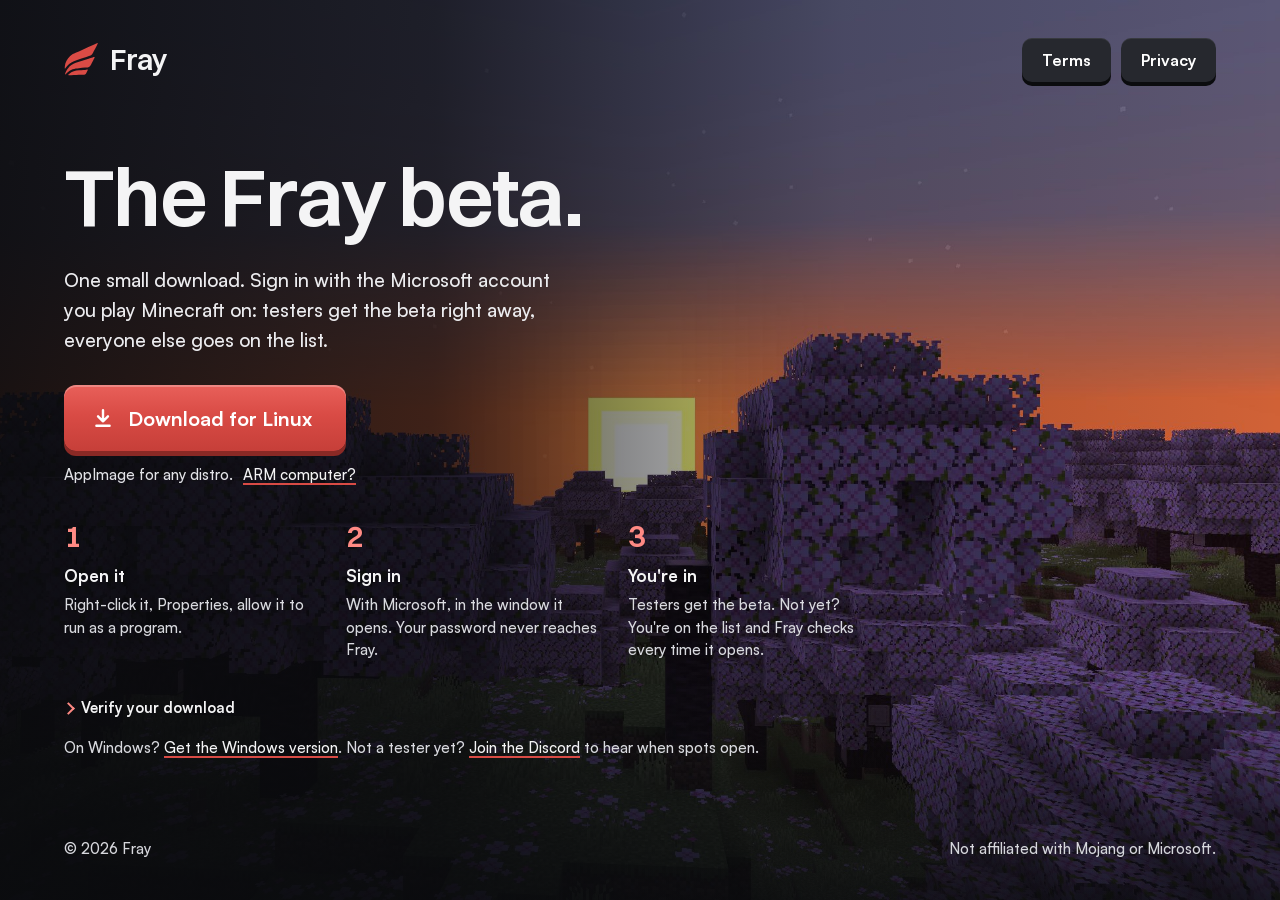
==== commit ab19395b: "Restore previous site" ====
--- a/beta/index.html
+++ b/beta/index.html
@@ -1,134 +1,91 @@
 <!doctype html>
-<html lang="en" data-os="windows">
+<html lang="en">
 <head>
 <meta charset="utf-8">
-<script>
-// The visitor's system before first paint, so the download buttons never flash the wrong style. site.js refines it.
-(function () { var u = navigator.userAgent, h = document.documentElement, q = location.search;
-  h.dataset.os = /os=linux/.test(q) ? "linux" : /os=windows/.test(q) ? "windows" : /Windows/.test(u) ? "windows" : /Linux|X11|CrOS/.test(u) && !/Android/.test(u) ? "linux" : /Mac|iPhone|iPad|Android/.test(u) ? "other" : "windows";
-  h.dataset.arch = /arch=arm/.test(q) || /aarch64|arm64/i.test(u) ? "arm" : "x86_64"; })();
-</script>
 <meta name="viewport" content="width=device-width, initial-scale=1">
 <title>Fray beta</title>
-<meta name="description" content="Get into the Fray beta: download the installer, sign in with Microsoft, and see if you're in.">
+<meta name="description" content="Get into the Fray beta: download Fray, sign in, and see if you're in.">
 <meta name="color-scheme" content="dark">
 <meta name="theme-color" content="#101114">
 <meta property="og:title" content="Fray beta">
-<meta property="og:description" content="Get into the Fray beta: download the installer, sign in with Microsoft, and see if you're in.">
+<meta property="og:description" content="Get into the Fray beta: download Fray, sign in, and see if you're in.">
 <meta property="og:url" content="https://fray-client.github.io/beta/">
 <link rel="canonical" href="https://fray-client.github.io/beta/">
 <link rel="icon" href="../assets/wing.svg" type="image/svg+xml">
 <link rel="preload" href="../assets/fonts/ClashDisplay-600.woff2" as="font" type="font/woff2" crossorigin>
 <link rel="preload" href="../assets/fonts/Satoshi-500.woff2" as="font" type="font/woff2" crossorigin>
-<link rel="stylesheet" href="../assets/site.css?v=4e0e0da1e2">
-<script src="../assets/site.js?v=45071bcaff" defer></script>
+<link rel="stylesheet" href="../assets/site.css?v=06f99d393d">
 </head>
-<body class="beta">
-<a class="skip" href="#main">Skip to content</a>
-<header class="top over">
-  <div class="wrap">
-    <a class="mark" href="../" aria-label="Fray home"><svg viewBox="146 123 740 740" aria-hidden="true" fill="#D94B45"><path d="M 164.10 679.80 C 161.18 666.09 162.91 647.60 164.02 633.50 C 170.78 547.63 217.05 463.84 280.65 406.60 C 318.72 372.33 353.89 357.04 399.66 336.49 C 427.01 324.20 454.42 311.980 481.89 299.93 C 543.03 273.12 603.96 245.36 664.88 217.96 C 715.13 195.36 765.38 172.76 815.63 150.15 C 824.17 146.31 873.39 122.76 878.59 124.06 C 889.96 126.92 867.30 162.43 863.72 169.37 C 841.41 212.61 818.76 256.52 796.46 299.76 C 785.91 320.21 771.99 353.12 757.59 369.72 C 748.29 380.43 735.92 390.46 723.22 396.81 C 713.29 401.77 700.70 405.01 690.03 408.48 C 670.85 414.72 651.56 420.99 632.36 427.24 C 561.03 450.44 487.96 471.66 417.50 497.10 C 338.78 525.52 270.95 559.04 214.17 622.48 C 202.86 635.12 192.60 648.65 183.35 662.88 C 181.20 666.19 171.40 682.60 168.55 683.39 C 165.16 684.33 165.17 682.37 164.10 679.80 Z"/><path d="M 173.79 811.27 C 163.53 797.50 181.98 755.22 189.81 741.69 C 222.35 685.51 252.60 639.85 307.20 602.49 C 337.17 581.98 370.09 566.69 403.79 553.42 C 495.06 517.49 588.19 491.84 682.03 463.69 C 711.70 454.79 741.36 445.89 771.03 436.99 C 777.88 434.94 805.45 425.33 810.62 427.46 C 813.96 428.83 814.79 431.06 814.59 434.50 C 814.20 441.30 788.36 487.84 783.38 497.49 C 770.08 523.29 756.78 549.06 743.48 574.86 C 735.02 591.24 723.39 619.03 710.90 631.42 C 701.92 640.33 689.80 647.79 677.52 651.02 C 658.47 656.03 626.27 656.74 605.59 658.78 C 560.56 663.22 515.31 667.18 470.24 671.49 C 421.89 676.12 380.35 678.90 334.01 695.87 C 294.56 710.31 257.52 731.84 225.97 759.64 C 215.70 768.70 206.04 778.44 197.05 788.77 C 191.94 794.63 184.76 804.84 178.99 809.33 C 176.16 811.53 176.96 810.97 173.79 811.27 Z"/><path d="M 236.84 821.78 C 233.51 814.34 249.85 800.72 255.22 795.98 C 322.80 736.36 388.92 726.30 474.74 718.08 C 506.57 715.04 538.31 711.78 570.17 709.05 C 590.57 707.30 611.13 705.18 631.51 703.22 C 638.04 702.59 650.94 700.38 656.83 700.97 C 658.77 701.16 660.77 701.60 662.18 703.07 C 667.32 708.47 653.35 730.24 650.09 736.56 C 641.95 752.34 627.78 785.51 617.58 797.87 C 613.31 803.03 607.37 807.34 601.30 810.13 C 587.21 816.59 539.67 815.00 521.67 815.49 C 486.04 816.45 450.72 817.17 415.10 818.50 C 377.30 819.91 339.51 821.18 301.71 822.59 C 284.32 823.24 262.94 825.67 246.00 824.51 C 241.75 824.22 240.44 824.10 236.84 821.78 Z"/></svg><span>Fray</span></a>
-    <nav class="nav" id="nav" aria-label="Main"><a href="../#features">Features</a><a href="../download/">Download</a><a href="../beta/" aria-current="page">Beta</a><a href="../#faq">FAQ</a><a class="in-menu" href="https://discord.gg/2nsUmHctxW" rel="noopener">Discord</a></nav>
-    <div class="top-end">
-      <a class="plain" href="https://discord.gg/2nsUmHctxW" rel="noopener">Discord</a>
-      <a class="btn small" href="../download/"><svg class="down" viewBox="0 0 20 20" aria-hidden="true"><path d="M10 3v10m-4.5-4.5L10 13l4.5-4.5M4 17h12" fill="none" stroke="currentColor" stroke-width="2.2" stroke-linecap="round" stroke-linejoin="round"/></svg>Download</a>
-      <button class="menu-btn" type="button" aria-controls="nav" aria-expanded="false" aria-label="Menu"><svg class="bars" viewBox="0 0 24 24" aria-hidden="true"><path d="M4 7h16M4 12h16M4 17h16" stroke="currentColor" stroke-width="2" stroke-linecap="round"/></svg><svg class="x" viewBox="0 0 24 24" aria-hidden="true"><path d="M6 6l12 12M18 6L6 18" stroke="currentColor" stroke-width="2" stroke-linecap="round"/></svg></button>
+<body class="hero beta">
+<div class="hero-bg" aria-hidden="true"></div>
+<div class="hero-inner">
+<header class="hero-top">
+  <a class="mark" href="../" aria-label="Fray home"><svg viewBox="146 123 740 740" aria-hidden="true" fill="#D94B45"><path d="M 164.10 679.80 C 161.18 666.09 162.91 647.60 164.02 633.50 C 170.78 547.63 217.05 463.84 280.65 406.60 C 318.72 372.33 353.89 357.04 399.66 336.49 C 427.01 324.20 454.42 311.980 481.89 299.93 C 543.03 273.12 603.96 245.36 664.88 217.96 C 715.13 195.36 765.38 172.76 815.63 150.15 C 824.17 146.31 873.39 122.76 878.59 124.06 C 889.96 126.92 867.30 162.43 863.72 169.37 C 841.41 212.61 818.76 256.52 796.46 299.76 C 785.91 320.21 771.99 353.12 757.59 369.72 C 748.29 380.43 735.92 390.46 723.22 396.81 C 713.29 401.77 700.70 405.01 690.03 408.48 C 670.85 414.72 651.56 420.99 632.36 427.24 C 561.03 450.44 487.96 471.66 417.50 497.10 C 338.78 525.52 270.95 559.04 214.17 622.48 C 202.86 635.12 192.60 648.65 183.35 662.88 C 181.20 666.19 171.40 682.60 168.55 683.39 C 165.16 684.33 165.17 682.37 164.10 679.80 Z"/><path d="M 173.79 811.27 C 163.53 797.50 181.98 755.22 189.81 741.69 C 222.35 685.51 252.60 639.85 307.20 602.49 C 337.17 581.98 370.09 566.69 403.79 553.42 C 495.06 517.49 588.19 491.84 682.03 463.69 C 711.70 454.79 741.36 445.89 771.03 436.99 C 777.88 434.94 805.45 425.33 810.62 427.46 C 813.96 428.83 814.79 431.06 814.59 434.50 C 814.20 441.30 788.36 487.84 783.38 497.49 C 770.08 523.29 756.78 549.06 743.48 574.86 C 735.02 591.24 723.39 619.03 710.90 631.42 C 701.92 640.33 689.80 647.79 677.52 651.02 C 658.47 656.03 626.27 656.74 605.59 658.78 C 560.56 663.22 515.31 667.18 470.24 671.49 C 421.89 676.12 380.35 678.90 334.01 695.87 C 294.56 710.31 257.52 731.84 225.97 759.64 C 215.70 768.70 206.04 778.44 197.05 788.77 C 191.94 794.63 184.76 804.84 178.99 809.33 C 176.16 811.53 176.96 810.97 173.79 811.27 Z"/><path d="M 236.84 821.78 C 233.51 814.34 249.85 800.72 255.22 795.98 C 322.80 736.36 388.92 726.30 474.74 718.08 C 506.57 715.04 538.31 711.78 570.17 709.05 C 590.57 707.30 611.13 705.18 631.51 703.22 C 638.04 702.59 650.94 700.38 656.83 700.97 C 658.77 701.16 660.77 701.60 662.18 703.07 C 667.32 708.47 653.35 730.24 650.09 736.56 C 641.95 752.34 627.78 785.51 617.58 797.87 C 613.31 803.03 607.37 807.34 601.30 810.13 C 587.21 816.59 539.67 815.00 521.67 815.49 C 486.04 816.45 450.72 817.17 415.10 818.50 C 377.30 819.91 339.51 821.18 301.71 822.59 C 284.32 823.24 262.94 825.67 246.00 824.51 C 241.75 824.22 240.44 824.10 236.84 821.78 Z"/></svg><span>Fray</span></a>
+  <nav class="pillnav" aria-label="Legal">
+    <a class="pill" href="../terms/">Terms</a>
+    <a class="pill" href="../privacy/">Privacy</a>
+  </nav>
+</header>
+<main class="hero-main beta-main">
+  <h1>The Fray beta.</h1>
+  <p class="hero-lede">One small download. Sign in with the Microsoft account you play Minecraft on: testers get the beta right away, everyone else goes on the list.</p>
+  <div class="dl" data-os="windows" data-arch="x86_64">
+    <div class="get">
+      <a class="btn get-btn dl-win" href="https://fray-server.fray-client.workers.dev/get/Fray-Beta-Installer.exe" download><svg class="down" viewBox="0 0 20 20" aria-hidden="true"><path d="M10 3v10m-4.5-4.5L10 13l4.5-4.5M4 17h12" fill="none" stroke="currentColor" stroke-width="2.2" stroke-linecap="round" stroke-linejoin="round"/></svg>Download for Windows</a>
+      <a class="btn get-btn dl-linux" id="linuxBtn" href="https://fray-server.fray-client.workers.dev/get/Fray-Beta-Installer-x86_64.AppImage" download><svg class="down" viewBox="0 0 20 20" aria-hidden="true"><path d="M10 3v10m-4.5-4.5L10 13l4.5-4.5M4 17h12" fill="none" stroke="currentColor" stroke-width="2.2" stroke-linecap="round" stroke-linejoin="round"/></svg>Download for Linux</a>
+      <p class="for dl-win">Windows 10 and 11. The official Fray comes with it.</p>
+      <p class="for dl-linux"><span class="arch-x86">AppImage for any distro.</span><span class="arch-arm">AppImage for ARM.</span> <a class="arch-x86" href="https://fray-server.fray-client.workers.dev/get/Fray-Beta-Installer-aarch64.AppImage" download>ARM computer?</a><a class="arch-arm" href="https://fray-server.fray-client.workers.dev/get/Fray-Beta-Installer-x86_64.AppImage" download>Not on ARM?</a></p>
+    </div>
+    <ol class="steps" aria-label="What happens next">
+      <li><b>Open it</b><span class="dl-win">Windows may ask first. <a href="#win-help" data-open="win-help">Here's how</a>.</span><span class="dl-linux">Right-click it, Properties, allow it to run as a program.</span></li>
+      <li><b>Sign in</b><span>With Microsoft, in the window it opens. Your password never reaches Fray.</span></li>
+      <li><b>You're in</b><span>Testers get the beta. Not yet? You're on the list and Fray checks every time it opens.</span></li>
+    </ol>
+    <div class="more">
+      <details class="fold dl-win" id="win-help"><summary>Windows says it isn't safe?</summary>
+        <p>Fray is new and not code-signed yet (that costs money), so Windows and your browser ask before running it. It only ever comes from this page.</p>
+        <p><b>Browser:</b> in Chrome's downloads, <kbd>Keep</kbd>. In Edge, <kbd>...</kbd> &rsaquo; <kbd>Keep</kbd> &rsaquo; <kbd>Show more</kbd> &rsaquo; <kbd>Keep anyway</kbd></p>
+        <p><b>Windows protected your PC:</b> <kbd>More info</kbd> &rsaquo; <kbd>Run anyway</kbd></p>
+      </details>
+      <details class="fold"><summary>Verify your download</summary>
+        <p>Each file's SHA-256. Yours should match exactly.</p>
+        <p class="sha">Windows <code>41dc9efdaa65480860e0f960db5c301470ce28a817087c9e841a0bf60df2cf98</code></p><p class="sha">Linux <code>a095ab798f8f641664537acd33d78f533c133ba94d4beee66c19b72f4d391abd</code></p><p class="sha">Linux, ARM <code>cb97c937b0e0f5707cf136527bcef138138e060b8008e2237fa6ad73f5c79aee</code></p>
+      </details>
+      <p class="other"><span class="dl-win">On Linux? <a href="?os=linux" data-os-go="linux">Get the Linux version</a>.</span><span class="dl-linux">On Windows? <a href="?os=windows" data-os-go="windows">Get the Windows version</a>.</span> Not a tester yet? <a href="https://discord.gg/2nsUmHctxW">Join the Discord</a> to hear when spots open.</p>
     </div>
   </div>
-</header>
-<main id="main" data-flow>
-<section class="phead">
-  <div class="hero-bg" aria-hidden="true"></div>
-  <div class="wrap">
-    <div class="dl-head-idle"><h1>The Fray beta</h1><p class="lede">Play new builds first. Download Fray, sign in, and see if you're in.</p></div>
-    <div class="dl-head-done"><h1>Almost there.</h1><p class="lede">Open the installer and sign in. The steps are below.</p></div>
-  </div>
-</section>
-<section class="sec" style="padding-top:0">
-  <div class="wrap">
-    <p class="os-other">Fray runs on Windows and Linux, so there's no Mac or phone version.</p>
-<div class="one">
-  <a class="btn big for-win" data-get="windows" href="https://fray-server.fray-client.workers.dev/get/Fray-Beta-Installer.exe" download><svg class="down" viewBox="0 0 20 20" aria-hidden="true"><path d="M10 3v10m-4.5-4.5L10 13l4.5-4.5M4 17h12" fill="none" stroke="currentColor" stroke-width="2.2" stroke-linecap="round" stroke-linejoin="round"/></svg>Download for Windows</a>
-  <a class="btn big for-linux arch-x86" data-get="linux" href="https://fray-server.fray-client.workers.dev/get/Fray-Beta-Installer-x86_64.AppImage" download><svg class="down" viewBox="0 0 20 20" aria-hidden="true"><path d="M10 3v10m-4.5-4.5L10 13l4.5-4.5M4 17h12" fill="none" stroke="currentColor" stroke-width="2.2" stroke-linecap="round" stroke-linejoin="round"/></svg>Download for Linux</a>
-  <a class="btn big for-linux arch-arm" data-get="linux" href="https://fray-server.fray-client.workers.dev/get/Fray-Beta-Installer-aarch64.AppImage" download><svg class="down" viewBox="0 0 20 20" aria-hidden="true"><path d="M10 3v10m-4.5-4.5L10 13l4.5-4.5M4 17h12" fill="none" stroke="currentColor" stroke-width="2.2" stroke-linecap="round" stroke-linejoin="round"/></svg>Download for Linux ARM64</a>
-  <p class="others"><span>All downloads:</span><a data-get="windows" href="https://fray-server.fray-client.workers.dev/get/Fray-Beta-Installer.exe" download>Windows</a><a data-get="linux" href="https://fray-server.fray-client.workers.dev/get/Fray-Beta-Installer-x86_64.AppImage" download>Linux</a><a data-get="linux" href="https://fray-server.fray-client.workers.dev/get/Fray-Beta-Installer-aarch64.AppImage" download>Linux ARM64</a></p>
+</main>
+<script>
+// One download for the visitor's system: Linux or Windows, and on Linux the ARM build when the browser says ARM.
+// ?os=linux|windows (and ?arch=arm) picks by hand; without JavaScript the page shows Windows.
+(async () => {
+  const dl = document.querySelector(".dl");
+  const q = new URLSearchParams(location.search);
+  const ua = navigator.userAgent;
+  let os = /Linux|X11|CrOS/.test(ua) && !/Android/.test(ua) ? "linux" : "windows";
+  let arm = /aarch64|arm64|armv\d/i.test(ua);
+  try {
+    if (navigator.userAgentData?.getHighEntropyValues) {
+      const v = await navigator.userAgentData.getHighEntropyValues(["architecture", "platform"]);
+      if (v.platform === "Linux" || v.platform === "Chrome OS") os = "linux";
+      else if (v.platform === "Windows") os = "windows";
+      if (v.architecture) arm = v.architecture === "arm";
+    }
+  } catch {}
+  if (q.get("os") === "linux" || q.get("os") === "windows") os = q.get("os");
+  if (q.get("arch") === "arm") arm = true;
+  const show = (o) => { dl.dataset.os = o; };
+  dl.dataset.arch = arm ? "arm" : "x86_64";
+  if (arm) document.getElementById("linuxBtn").href = "https://fray-server.fray-client.workers.dev/get/Fray-Beta-Installer-aarch64.AppImage";
+  show(os);
+  document.querySelectorAll("[data-os-go]").forEach((a) => a.addEventListener("click", (e) => { e.preventDefault(); show(a.dataset.osGo); }));
+  document.querySelectorAll("[data-open]").forEach((a) => a.addEventListener("click", (e) => { e.preventDefault(); const d = document.getElementById(a.dataset.open); d.open = true; d.scrollIntoView({ block: "nearest", behavior: "smooth" }); }));
+})();
+</script>
+<footer class="hero-foot">
+  <span>&copy; 2026 Fray</span>
+  <span>Not affiliated with Mojang or Microsoft.</span>
+</footer>
 </div>
-    <div class="started-wrap"><div class="started-note" role="status"><svg viewBox="0 0 22 22" aria-hidden="true"><circle cx="11" cy="11" r="10" fill="currentColor" opacity=".18"/><path d="M6.5 11.5l3 3 6-6.5" fill="none" stroke="currentColor" stroke-width="2.2" stroke-linecap="round" stroke-linejoin="round"/></svg><span>Your download has started. Didn't? <a data-retry href="#">Try again</a>.</span></div></div>
-    <ol class="how" aria-label="How it works">
-      <li><b>Download and open it</b><p>Windows or Linux.</p></li>
-      <li><b>Sign in with Microsoft</b><p>The account you play Minecraft on.</p></li>
-      <li><b>You're in, or on the list</b><p>Testers play right away. Everyone else is on the waitlist.</p></li>
-    </ol>
-  </div>
-</section>
-<section class="sec band">
-  <div class="wrap install">
-    <div>
-      <h2>What testers are playing <span class="ver-tag">1.1.2</span></h2>
-      <p class="intro">The newest build, before everyone else.</p>
-    </div>
-    <ul class="new">
-      <li><b>Hit Color</b><p>Change the hit flash: colour, strength, how long it lasts, for players and mobs, and whether it tints armor and held items too.</p></li>
-      <li><b>Armor Hider</b><p>Hide other players' armor on your screen, piece by piece or by material, with trims, glint and elytra handled separately.</p></li>
-      <li><b>Every Minecraft key in Fray's menu</b><p>All of the game's controls in one list, with clashes marked, so you can rebind without leaving Fray.</p></li>
-    </ul>
-  </div>
-</section>
-<section class="sec" id="install">
-  <div class="wrap install">
-    <div><h2>Install steps</h2><details class="verify"><summary>Check your download (SHA-256)</summary>
-  <p class="sha">Windows <code>41dc9efdaa65480860e0f960db5c301470ce28a817087c9e841a0bf60df2cf98</code></p><p class="sha">Linux <code>a095ab798f8f641664537acd33d78f533c133ba94d4beee66c19b72f4d391abd</code></p><p class="sha">Linux, ARM64 <code>cb97c937b0e0f5707cf136527bcef138138e060b8008e2237fa6ad73f5c79aee</code></p>
-</details></div>
-    <div data-tab="windows">
-  <div class="tabs" role="tablist" aria-label="System">
-    <button type="button" role="tab" data-for="windows" aria-selected="true">Windows</button>
-    <button type="button" role="tab" data-for="linux" aria-selected="false">Linux</button>
-  </div>
-  <ol class="steps">
-    <li>
-      <b>Open the installer</b>
-      <p data-show="windows">It's <code>Fray-Beta-Installer.exe</code>, in your browser's downloads or your Downloads folder.</p>
-      <p data-show="linux">Make the AppImage runnable first: right-click it, Properties, Permissions, allow running it as a program. Or in a terminal: <code class="arch-x86">chmod +x Fray-Beta-Installer-x86_64.AppImage</code><code class="arch-arm">chmod +x Fray-Beta-Installer-aarch64.AppImage</code></p>
-      <div class="help" data-show="windows">
-        <p><b>Windows says it protected your PC?</b> Click <kbd>More info</kbd> then <kbd>Run anyway</kbd>.</p>
-        <p><b>Browser won't keep it?</b> Chrome: <kbd>Keep</kbd>. Edge: <kbd>...</kbd> &rsaquo; <kbd>Keep</kbd> &rsaquo; <kbd>Show more</kbd> &rsaquo; <kbd>Keep anyway</kbd>.</p>
-      </div>
-    </li>
-    <li>
-      <b>Sign in with Microsoft</b>
-      <p>Use the account you play Minecraft on. You sign in on Microsoft's own page, so your password never reaches Fray.</p>
-    </li>
-    <li>
-      <b>You're in, or on the list</b>
-      <p>Testers: press Install the beta and you're playing. Not in yet? You're on the waitlist. Open the installer again once you're in.</p>
-    </li>
-  </ol>
-</div>
-  </div>
-</section>
-<section class="sec band">
-  <div class="wrap">
-    <h2>Beta questions</h2>
-    <div class="faq"><details><summary>How do I become a tester?</summary><div class="a"><p>Download the installer and sign in so you're on the waitlist, then join the <a href="https://discord.gg/2nsUmHctxW" rel="noopener">Discord</a>. New spots are announced there first.</p></div></details><details><summary>Can the beta break?</summary><div class="a"><p>It can. One click on the Official / Beta switch by the logo takes you back to the normal Fray.</p></div></details><details><summary>How do I report a bug?</summary><div class="a"><p>In the <a href="https://discord.gg/2nsUmHctxW" rel="noopener">Discord</a>. Say what you did, what happened, and which Minecraft version you were on.</p></div></details></div>
-  </div>
-</section>
-</main>
-<footer class="foot">
-  <div class="wrap">
-    <div class="cols">
-      <div class="about">
-        <a class="mark" href="../" aria-label="Fray home"><svg viewBox="146 123 740 740" aria-hidden="true" fill="#D94B45"><path d="M 164.10 679.80 C 161.18 666.09 162.91 647.60 164.02 633.50 C 170.78 547.63 217.05 463.84 280.65 406.60 C 318.72 372.33 353.89 357.04 399.66 336.49 C 427.01 324.20 454.42 311.980 481.89 299.93 C 543.03 273.12 603.96 245.36 664.88 217.96 C 715.13 195.36 765.38 172.76 815.63 150.15 C 824.17 146.31 873.39 122.76 878.59 124.06 C 889.96 126.92 867.30 162.43 863.72 169.37 C 841.41 212.61 818.76 256.52 796.46 299.76 C 785.91 320.21 771.99 353.12 757.59 369.72 C 748.29 380.43 735.92 390.46 723.22 396.81 C 713.29 401.77 700.70 405.01 690.03 408.48 C 670.85 414.72 651.56 420.99 632.36 427.24 C 561.03 450.44 487.96 471.66 417.50 497.10 C 338.78 525.52 270.95 559.04 214.17 622.48 C 202.86 635.12 192.60 648.65 183.35 662.88 C 181.20 666.19 171.40 682.60 168.55 683.39 C 165.16 684.33 165.17 682.37 164.10 679.80 Z"/><path d="M 173.79 811.27 C 163.53 797.50 181.98 755.22 189.81 741.69 C 222.35 685.51 252.60 639.85 307.20 602.49 C 337.17 581.98 370.09 566.69 403.79 553.42 C 495.06 517.49 588.19 491.84 682.03 463.69 C 711.70 454.79 741.36 445.89 771.03 436.99 C 777.88 434.94 805.45 425.33 810.62 427.46 C 813.96 428.83 814.79 431.06 814.59 434.50 C 814.20 441.30 788.36 487.84 783.38 497.49 C 770.08 523.29 756.78 549.06 743.48 574.86 C 735.02 591.24 723.39 619.03 710.90 631.42 C 701.92 640.33 689.80 647.79 677.52 651.02 C 658.47 656.03 626.27 656.74 605.59 658.78 C 560.56 663.22 515.31 667.18 470.24 671.49 C 421.89 676.12 380.35 678.90 334.01 695.87 C 294.56 710.31 257.52 731.84 225.97 759.64 C 215.70 768.70 206.04 778.44 197.05 788.77 C 191.94 794.63 184.76 804.84 178.99 809.33 C 176.16 811.53 176.96 810.97 173.79 811.27 Z"/><path d="M 236.84 821.78 C 233.51 814.34 249.85 800.72 255.22 795.98 C 322.80 736.36 388.92 726.30 474.74 718.08 C 506.57 715.04 538.31 711.78 570.17 709.05 C 590.57 707.30 611.13 705.18 631.51 703.22 C 638.04 702.59 650.94 700.38 656.83 700.97 C 658.77 701.16 660.77 701.60 662.18 703.07 C 667.32 708.47 653.35 730.24 650.09 736.56 C 641.95 752.34 627.78 785.51 617.58 797.87 C 613.31 803.03 607.37 807.34 601.30 810.13 C 587.21 816.59 539.67 815.00 521.67 815.49 C 486.04 816.45 450.72 817.17 415.10 818.50 C 377.30 819.91 339.51 821.18 301.71 822.59 C 284.32 823.24 262.94 825.67 246.00 824.51 C 241.75 824.22 240.44 824.10 236.84 821.78 Z"/></svg><span>Fray</span></a>
-        <p>A free launcher and client for Minecraft: Java Edition, on Windows and Linux.</p>
-      </div>
-      <div><h3>Fray</h3><ul><li><a href="../download/">Download</a></li><li><a href="../beta/">Beta</a></li><li><a href="../#features">Features</a></li><li><a href="../#faq">FAQ</a></li></ul></div>
-      <div><h3>Community</h3><ul><li><a href="https://discord.gg/2nsUmHctxW" rel="noopener">Discord</a></li><li><a href="mailto:frayclient@gmail.com">frayclient@gmail.com</a></li></ul></div>
-      <div><h3>Legal</h3><ul><li><a href="../terms/">Terms of Use</a></li><li><a href="../privacy/">Privacy Policy</a></li></ul></div>
-    </div>
-    <div class="legal">
-      <p class="notice">NOT AN OFFICIAL MINECRAFT PRODUCT. NOT APPROVED BY OR ASSOCIATED WITH MOJANG OR MICROSOFT.</p>
-      <p>Minecraft is a trademark of Mojang Synergies AB. Fray is made by the Fray Client team, who are responsible for it. &copy; 2026 Fray Client.</p>
-    </div>
-  </div>
-</footer>
 </body>
 </html>
--- a/assets/site.css
+++ b/assets/site.css
@@ -5,273 +5,51 @@
 
 :root {
   --red: #D94B45; --red-lip: #8a2925; --red-ink: #ff8a84;
-  --bg: #0D0E11; --band: #131418; --surface: #18191D; --elev: #22242A; --line: #2a2c32;
+  --bg: #0D0E11; --surface: #18191D; --elev: #22242A; --line: #2a2c32;
   --text: #F4F4F5; --text-2: #D6D7DC; --text-3: #A4A6AE;
   --sans: "Satoshi", system-ui, sans-serif; --display: "Clash Display", "Satoshi", sans-serif;
   --mono: ui-monospace, "Cascadia Mono", Consolas, monospace;
-  --wrap: 1200px; --gut: clamp(16px, 4vw, 40px); --head: 68px;
 }
 * { box-sizing: border-box; margin: 0; padding: 0; }
-html { color-scheme: dark; scroll-padding-top: calc(var(--head) + 20px); -webkit-text-size-adjust: 100%; }
-body { background: var(--bg); color: var(--text); font: 500 17px/1.6 var(--sans); -webkit-font-smoothing: antialiased; overflow-x: hidden; }
-img { display: block; max-width: 100%; }
+html { color-scheme: dark; scroll-padding-top: 24px; -webkit-text-size-adjust: 100%; }
+body { background: var(--bg); color: var(--text); font: 500 17px/1.65 var(--sans); -webkit-font-smoothing: antialiased; }
 a { color: var(--text); text-decoration: underline; text-decoration-color: var(--red); text-decoration-thickness: 2px; text-underline-offset: 3px; }
 a:hover { color: var(--red-ink); }
 :focus-visible { outline: 2px solid var(--red-ink); outline-offset: 3px; border-radius: 3px; }
-.skip { position: absolute; left: -999px; top: 8px; background: var(--red); color: #fff; padding: 8px 12px; border-radius: 6px; text-decoration: none; z-index: 30; }
+.skip { position: absolute; left: -999px; top: 8px; background: var(--red); color: #fff; padding: 8px 12px; border-radius: 6px; text-decoration: none; z-index: 9; }
 .skip:focus { left: 12px; }
-.wrap { width: 100%; max-width: var(--wrap); margin: 0 auto; padding: 0 var(--gut); }
 
-/* ---------- buttons: a face with Fray's lip underneath ---------- */
-.btn { display: inline-flex; align-items: center; justify-content: center; gap: 12px; height: 52px; padding: 0 24px; border-radius: 10px; border: 0; cursor: pointer;
-  color: #fff; font: 700 17px/1 var(--sans); text-decoration: none; white-space: nowrap;
-  background: linear-gradient(180deg, #e8605a 0%, var(--red) 45%, #c63f39 100%);
-  box-shadow: inset 0 2px 0 rgba(255,255,255,.25), 0 5px 0 var(--red-lip); transition: transform 90ms, filter .15s; }
-.btn:hover { color: #fff; filter: brightness(1.06); }
-.btn:active { transform: translateY(3px); box-shadow: inset 0 2px 0 rgba(255,255,255,.2), 0 2px 0 var(--red-lip); }
-.btn.alt { background: #26282E; box-shadow: inset 0 1px 0 rgba(255,255,255,.08), 0 5px 0 #08090b; }
-.btn.alt:hover { background: #30333A; filter: none; }
-.btn.alt:active { box-shadow: inset 0 1px 0 rgba(255,255,255,.08), 0 2px 0 #08090b; }
-.btn.small { height: 40px; padding: 0 16px; font-size: 15px; border-radius: 8px; box-shadow: inset 0 2px 0 rgba(255,255,255,.22), 0 4px 0 var(--red-lip); }
-.btn.small:active { box-shadow: inset 0 2px 0 rgba(255,255,255,.2), 0 1px 0 var(--red-lip); }
-.btn.big { height: 64px; padding: 0 32px 0 26px; font-size: 20px; border-radius: 12px; }
-.btn .down { width: 22px; height: 22px; flex: none; }
-.btn.small .down { width: 18px; height: 18px; }
-.btn small { font-weight: 500; font-size: .78em; opacity: .85; }
+/* ---------- document pages ---------- */
+.doc { display: grid; grid-template-columns: minmax(250px, 300px) minmax(0, 1fr); max-width: 1180px; margin: 0 auto; }
+.rail { position: sticky; top: 0; align-self: start; height: 100vh; overflow-y: auto; padding: 44px 28px 32px 32px; display: flex; flex-direction: column; gap: 34px; }
+.mark { display: flex; align-items: center; gap: 12px; text-decoration: none; }
+.mark svg { width: 46px; height: 46px; flex: none; }
+.mark span { font: 600 28px/1 var(--display); letter-spacing: -.01em; }
+.mark:hover { color: var(--text); }
+/* Plain solid button with Fray's lip (darker strip underneath), same family as the red .btn. */
+.pill { display: inline-flex; align-items: center; height: 44px; padding: 0 20px; border-radius: 10px;
+  color: #fff; font-weight: 700; font-size: 16px; text-decoration: none; background: #26282E;
+  box-shadow: inset 0 1px 0 rgba(255,255,255,.08), 0 4px 0 #0b0c0e; transition: transform 90ms, box-shadow 90ms, background .15s; }
+.pill:hover { color: #fff; background: #30333A; }
+.pill:active { transform: translateY(3px); box-shadow: inset 0 1px 0 rgba(255,255,255,.08), 0 1px 0 #0b0c0e; }
+.pill:focus-visible { outline: 2px solid #fff; outline-offset: 3px; border-radius: 10px; }
 
-/* ---------- top bar ---------- */
-.top { position: sticky; top: 0; z-index: 20; height: var(--head); background: var(--bg); border-bottom: 1px solid transparent; transition: background .2s, border-color .2s; }
-.top.over { position: fixed; left: 0; right: 0; background: transparent; }
-.top.over.scrolled, .top.scrolled { background: var(--bg); border-bottom-color: var(--line); }
-.top .wrap { height: 100%; display: flex; align-items: center; gap: 28px; max-width: 1320px; }
-.mark { display: flex; align-items: center; gap: 10px; text-decoration: none; flex: none; }
-.mark svg { width: 34px; height: 34px; flex: none; }
-.mark span { font: 600 26px/1 var(--display); letter-spacing: -.01em; color: var(--text); }
-.mark:hover span { color: var(--text); }
-.nav { display: flex; align-items: center; gap: 4px; }
-.nav a { color: var(--text-2); text-decoration: none; font-weight: 700; font-size: 15.5px; padding: 8px 12px; border-radius: 6px; }
-.nav a:hover { color: #fff; background: rgba(255,255,255,.06); }
-.nav a[aria-current] { color: #fff; }
-.nav .in-menu { display: none; }
-.nav a[aria-current]::after { content: ""; display: block; height: 2px; margin-top: 3px; background: var(--red); border-radius: 1px; }
-.top-end { margin-left: auto; display: flex; align-items: center; gap: 18px; }
-.top-end .plain { color: var(--text-2); text-decoration: none; font-weight: 700; font-size: 15.5px; }
-.top-end .plain:hover { color: #fff; }
-.menu-btn { display: none; width: 44px; height: 44px; border: 0; background: none; color: var(--text); cursor: pointer; border-radius: 8px; }
-.menu-btn svg { width: 24px; height: 24px; display: block; margin: auto; }
-.menu-btn .x { display: none; }
-.menu-open .menu-btn .bars { display: none; }
-.menu-open .menu-btn .x { display: block; }
-
-/* ---------- home hero ---------- */
-.hero { position: relative; isolation: isolate; }
-.hero-bg { position: absolute; inset: 0; z-index: -1; background: url("bg.jpg") 62% 40% / cover no-repeat; }
-.hero-bg::after { content: ""; position: absolute; inset: 0;
-  background: linear-gradient(90deg, rgba(13,14,17,.94) 0%, rgba(13,14,17,.76) 36%, rgba(13,14,17,.2) 70%, rgba(13,14,17,.05) 100%),
-              linear-gradient(0deg, var(--bg) 0%, rgba(13,14,17,0) 34%),
-              linear-gradient(180deg, rgba(13,14,17,.7) 0%, rgba(13,14,17,0) 18%); }
-.hero-copy { padding: calc(var(--head) + clamp(56px, 11vh, 120px)) 0 0; max-width: 660px; }
-.hero h1 { font: 600 clamp(46px, 6.2vw, 92px)/.96 var(--display); letter-spacing: -.02em; }
-.hero .lede { margin-top: 24px; font-size: clamp(17px, 1.45vw, 20px); line-height: 1.55; color: #E6E6EA; max-width: 540px; }
-.hero-cta { margin-top: 36px; display: flex; flex-wrap: wrap; align-items: center; gap: 18px 22px; }
-.hero-cta .meta { font-size: 15px; color: var(--text-2); line-height: 1.45; }
-.hero-cta .meta b { color: var(--text); }
-.hero-cta .meta a { font-weight: 700; }
-/* The launcher itself, coming up out of the hero. */
-.shot { position: relative; margin: clamp(56px, 8vw, 96px) auto 0; max-width: 1120px; }
-.shot img { width: 100%; height: auto; border-radius: 12px; box-shadow: 0 30px 80px rgba(0,0,0,.55), 0 0 0 1px rgba(255,255,255,.06); }
-.shot figcaption { margin-top: 14px; font-size: 14px; color: var(--text-3); text-align: center; }
-
-/* Variant B: plain dark hero, the launcher shot on the right bleeding off the edge. */
-.hv-b .hero { background: var(--bg); overflow: hidden; }
-.hv-b .hero .wrap { display: grid; grid-template-columns: minmax(0, 5fr) minmax(0, 7fr); align-items: center; gap: 48px; max-width: 1320px; }
-.hv-b .hero-copy { padding-bottom: 96px; }
-.hv-b .shot { margin: calc(var(--head) + 48px) -18vw 48px 0; max-width: none; }
-.hv-b .shot figcaption { text-align: left; }
-/* Variant C: centred over the world, launcher rising out of it. */
-.hv-c .hero-bg::after { background: linear-gradient(0deg, var(--bg) 0%, rgba(13,14,17,.55) 40%, rgba(13,14,17,.7) 100%); }
-.hv-c .hero-copy { margin: 0 auto; text-align: center; max-width: 820px; }
-.hv-c .hero .lede { margin-left: auto; margin-right: auto; }
-.hv-c .hero-cta { justify-content: center; flex-direction: column; }
-.hv-c .hero h1 { font-size: clamp(50px, 7.4vw, 108px); }
-
-/* ---------- sections ---------- */
-.sec { padding: clamp(64px, 8vw, 104px) 0; }
-.sec.band { background: var(--band); }
-.sec h2 { font: 600 clamp(34px, 4.2vw, 56px)/1.02 var(--display); letter-spacing: -.015em; max-width: 16ch; }
-.sec .intro { margin-top: 18px; font-size: 18px; color: var(--text-2); max-width: 58ch; }
-.rows { margin-top: clamp(44px, 6vw, 72px); display: grid; gap: clamp(56px, 7vw, 96px); }
-.row { display: grid; grid-template-columns: minmax(0, 5fr) minmax(0, 6fr); gap: clamp(32px, 5vw, 72px); align-items: center; }
-.row.flip > :first-child { order: 2; }
-.row.flip { align-items: start; }
-.row h3 { font: 600 clamp(26px, 2.6vw, 34px)/1.1 var(--display); letter-spacing: -.01em; }
-.row p { margin-top: 14px; color: var(--text-2); max-width: 50ch; }
-.row p + p { margin-top: 10px; }
-.row .art img { width: 100%; border-radius: 10px; box-shadow: 0 18px 50px rgba(0,0,0,.45), 0 0 0 1px rgba(255,255,255,.06); }
-kbd { font: 700 .82em/1 var(--sans); color: var(--text); background: var(--elev); padding: 3px 7px 4px; border-radius: 4px; box-shadow: 0 2px 0 #08090b; white-space: nowrap; }
-
-/* Version span: real ranges, drawn to scale by count of releases. */
-.span { display: grid; gap: 14px; }
-.span .bar { display: flex; height: 54px; border-radius: 8px; overflow: hidden; font-weight: 700; font-size: 15px; }
-.span .bar span { display: flex; align-items: center; padding: 0 16px; white-space: nowrap; }
-.span .vanilla { flex: 4; background: var(--elev); color: var(--text-2); }
-.span .fray { flex: 3; background: var(--red); color: #fff; box-shadow: inset 0 -4px 0 var(--red-lip); }
-.span .ends { display: flex; justify-content: space-between; font: 500 13px/1 var(--mono); color: var(--text-3); }
-.span .ends b { color: var(--text); font-weight: 500; }
-.span .key { display: flex; flex-wrap: wrap; gap: 6px 18px; font-size: 14.5px; color: var(--text-2); }
-
-/* Built-in mods: the real names, by the category they sit in. */
-.mods { display: grid; gap: 22px; }
-.mods h4 { font-size: 14px; font-weight: 700; color: var(--text-3); margin-bottom: 8px; }
-.mods ul { list-style: none; display: flex; flex-wrap: wrap; gap: 8px; }
-.mods li { font-size: 15px; font-weight: 700; padding: 7px 12px; border-radius: 6px; background: var(--elev); color: var(--text); }
-.mods .pvp li { background: #2e1c1d; color: #ffd6d3; }
-.core { list-style: none; display: grid; gap: 2px; }
-.core li { display: flex; justify-content: space-between; gap: 16px; padding: 13px 0; border-top: 1px solid var(--line); font-weight: 700; }
-.core li span { color: var(--text-3); font-weight: 500; font-size: 15px; text-align: right; }
-
-/* ---------- beta band on home ---------- */
-.beta-band .wrap { display: grid; grid-template-columns: minmax(0, 1fr) auto; gap: 32px 64px; align-items: end; }
-.beta-band p { margin-top: 16px; color: var(--text-2); max-width: 56ch; }
-.beta-band .acts { display: flex; flex-wrap: wrap; gap: 14px; }
-
-/* ---------- FAQ ---------- */
-.faq { margin-top: 40px; max-width: 860px; border-top: 1px solid var(--line); }
-.faq details { border-bottom: 1px solid var(--line); }
-.faq summary { cursor: pointer; list-style: none; display: flex; justify-content: space-between; align-items: center; gap: 20px; padding: 22px 0; font-weight: 700; font-size: 18.5px; }
-.faq summary::-webkit-details-marker { display: none; }
-.faq summary::after { content: ""; flex: none; width: 10px; height: 10px; margin-right: 6px; border: solid var(--text-2); border-width: 0 2.5px 2.5px 0; margin-top: -5px; transform: rotate(45deg); }
-.faq details[open] summary::after { margin-top: 5px; transform: rotate(225deg); }
-.faq summary:hover { color: #fff; }
-.faq .a { padding: 0 0 24px; color: var(--text-2); max-width: 68ch; }
-.faq .a p + p { margin-top: 10px; }
-
-/* ---------- closing download band ---------- */
-.last { position: relative; isolation: isolate; padding: clamp(80px, 11vw, 140px) 0; overflow: hidden; }
-.last .hero-bg { background-position: 40% 60%; }
-.last .hero-bg::after { background: linear-gradient(180deg, var(--bg) 0%, rgba(13,14,17,.72) 30%, rgba(13,14,17,.78) 100%); }
-.last h2 { font: 600 clamp(38px, 5vw, 68px)/1 var(--display); letter-spacing: -.015em; }
-.last p { margin-top: 16px; color: #E6E6EA; font-size: 18px; }
-.last .btn { margin-top: 30px; }
-
-/* ---------- page heads (download, beta) ---------- */
-.phead { position: relative; isolation: isolate; padding: calc(var(--head) + 64px) 0 56px; }
-.phead .hero-bg { background-position: 62% 45%; }
-.phead .hero-bg::after { background: linear-gradient(0deg, var(--bg) 0%, rgba(13,14,17,.78) 55%, rgba(13,14,17,.66) 100%); }
-.phead h1 { font: 600 clamp(44px, 6vw, 84px)/.98 var(--display); letter-spacing: -.02em; }
-.phead .lede { margin-top: 18px; max-width: 600px; font-size: 19px; color: #E6E6EA; }
-
-/* ---------- the download flow ---------- */
-/* html[data-os] is the visitor's system (Windows without JavaScript); [data-tab] is the system a step list shows. */
-.os-other { display: none; margin-bottom: 20px; color: var(--text-2); }
-html[data-os="other"] .os-other { display: block; }
-[data-tab="windows"] [data-show="linux"], [data-tab="linux"] [data-show="windows"] { display: none; }
-html[data-os="linux"] .for-win, html:not([data-os="linux"]) .for-linux { display: none; }
-html[data-arch="arm"] .arch-x86, html:not([data-arch="arm"]) .arch-arm { display: none; }
-
-/* Variant A: one card per system, yours first and lit. */
-.plats { display: grid; grid-template-columns: repeat(2, minmax(0, 1fr)); gap: 20px; }
-.plat { position: relative; display: grid; align-content: start; gap: 6px; padding: 30px 30px 32px; border-radius: 14px; background: var(--surface); }
-.plat h2 { font: 600 34px/1 var(--display); letter-spacing: -.01em; display: flex; align-items: center; gap: 14px; }
-.plat h2 svg { width: 30px; height: 30px; flex: none; }
-.plat .req { color: var(--text-3); font-size: 15px; }
-.plat .acts { margin-top: 22px; display: flex; flex-wrap: wrap; align-items: center; gap: 14px 18px; }
-.plat .acts .alt-link { font-size: 15px; font-weight: 700; }
-/* "Yours" comes from html[data-os], set in the page head before paint (no flash of the wrong button). */
-.plat .yours { display: none; position: absolute; top: 30px; right: 30px; font-size: 13px; font-weight: 700; color: var(--red-ink); }
-html[data-os="windows"] .plat[data-plat="windows"] .yours, html[data-os="linux"] .plat[data-plat="linux"] .yours { display: block; }
-html[data-os="windows"] .plat[data-plat="windows"], html[data-os="linux"] .plat[data-plat="linux"] { background: linear-gradient(180deg, #24191a 0%, var(--surface) 70%); }
-html[data-os="linux"] .plat[data-plat="linux"] { order: -1; }
-/* The other system's button: the same dark face and black lip as .btn.alt, no red anywhere. */
-html[data-os="windows"] .plat[data-plat="linux"] .btn, html[data-os="linux"] .plat[data-plat="windows"] .btn {
-  background: #2b2d34; box-shadow: inset 0 1px 0 rgba(255,255,255,.08), 0 5px 0 #08090b; }
-html[data-os="windows"] .plat[data-plat="linux"] .btn:hover, html[data-os="linux"] .plat[data-plat="windows"] .btn:hover { background: #33363e; filter: none; }
-html[data-os="windows"] .plat[data-plat="linux"] .btn:active, html[data-os="linux"] .plat[data-plat="windows"] .btn:active { box-shadow: inset 0 1px 0 rgba(255,255,255,.08), 0 2px 0 #08090b; }
-.started-wrap { margin-top: 20px; }
-.dl-note { margin-top: 22px; color: var(--text-2); font-size: 15.5px; max-width: 70ch; }
-/* Variant B: one big button for your system, the rest as plain links. */
-.one { display: grid; justify-items: start; gap: 14px; }
-.one .others { font-size: 15px; color: var(--text-2); display: flex; flex-wrap: wrap; gap: 6px 18px; }
-.one .others a { font-weight: 700; }
-
-/* After you click: the page turns into the install guide. */
-.started-note { display: none; align-items: center; gap: 14px; padding: 16px 20px; border-radius: 10px; background: #1c2a1f; color: #d7f5dc; font-weight: 700; }
-.started-note svg { width: 22px; height: 22px; flex: none; color: #6fdc86; }
-.started-note a { color: #fff; }
-.started .started-note { display: flex; }
-.started .dl-head-idle { display: none; }
-.dl-head-done { display: none; }
-.started .dl-head-done { display: block; }
-
-.install { display: grid; grid-template-columns: minmax(0, 4fr) minmax(0, 7fr); gap: clamp(32px, 6vw, 80px); align-items: start; }
-.install h2 { max-width: 12ch; }
-.tabs { display: inline-flex; gap: 4px; padding: 4px; border-radius: 10px; background: var(--surface); margin-bottom: 28px; }
-.tabs button { height: 38px; padding: 0 16px; border: 0; border-radius: 7px; background: none; color: var(--text-2); font: 700 15px/1 var(--sans); cursor: pointer; }
-.tabs button[aria-selected="true"] { background: var(--elev); color: #fff; box-shadow: 0 2px 0 #08090b; }
-.steps { list-style: none; counter-reset: s; display: grid; gap: 0; }
-.steps > li { counter-increment: s; display: grid; grid-template-columns: 56px minmax(0, 1fr); column-gap: 8px; padding: 22px 0; border-top: 1px solid var(--line); }
-.steps > li:first-child { border-top: 0; padding-top: 0; }
-.steps > li::before { content: counter(s); grid-row: span 3; font: 600 34px/1 var(--display); color: var(--red-ink); }
-.steps b { font-size: 19px; }
-.steps p { margin-top: 6px; color: var(--text-2); }
-.steps code, .sha code { font: 14px/1.5 var(--mono); background: var(--elev); padding: 2px 6px; border-radius: 4px; overflow-wrap: anywhere; color: var(--text); }
-.steps .help { margin-top: 12px; padding: 14px 16px; border-radius: 8px; background: var(--surface); font-size: 15.5px; color: var(--text-2); }
-.steps .help p { margin: 0; }
-.steps .help p + p { margin-top: 6px; }
-.steps .help b { font-size: inherit; color: var(--text); }
-
-.reqs { margin-top: 8px; display: grid; grid-template-columns: repeat(4, minmax(0, 1fr)); gap: 0 32px; }
-.reqs dl { display: contents; }
-.reqs div { padding: 18px 0; border-top: 1px solid var(--line); }
-.reqs dt { font-size: 14px; font-weight: 700; color: var(--text-3); }
-.reqs dd { margin-top: 4px; font-weight: 700; }
-.reqs dd span { display: block; font-weight: 500; color: var(--text-2); font-size: 15px; }
-.sha { margin-top: 10px; font-size: 14px; color: var(--text-3); }
-.verify { margin-top: 28px; }
-.verify summary { cursor: pointer; font-weight: 700; color: var(--text-2); }
-.verify summary:hover { color: #fff; }
-
-/* ---------- beta page ---------- */
-.how { list-style: none; counter-reset: s; display: grid; grid-template-columns: repeat(3, minmax(0, 1fr)); gap: 20px; margin-top: 44px; }
-.how li { counter-increment: s; padding: 26px 26px 28px; border-radius: 12px; background: var(--surface); }
-.how li::before { content: counter(s); display: block; font: 600 36px/1 var(--display); color: var(--red-ink); margin-bottom: 18px; }
-.how b { display: block; font-size: 19px; }
-.how p { margin-top: 6px; color: var(--text-2); font-size: 16px; }
-.new { list-style: none; display: grid; gap: 0; margin-top: 8px; }
-.new li { padding: 20px 0; border-top: 1px solid var(--line); }
-.new b { font-size: 18px; }
-.new p { margin-top: 4px; color: var(--text-2); }
-.ver-tag { display: inline-block; font: 600 15px/1 var(--display); padding: 6px 9px 5px; border-radius: 5px; background: var(--red); color: #fff; box-shadow: inset 0 -3px 0 var(--red-lip); vertical-align: middle; margin-left: 10px; }
-
-/* ---------- footer ---------- */
-.foot { border-top: 1px solid var(--line); background: #0a0b0d; padding: 64px 0 40px; font-size: 15px; color: var(--text-3); }
-.foot .cols { display: grid; grid-template-columns: minmax(0, 2fr) repeat(3, minmax(0, 1fr)); gap: 32px; }
-.foot .about p { margin-top: 14px; max-width: 34ch; color: var(--text-2); }
-.foot h3 { font-size: 14px; font-weight: 700; color: var(--text); margin-bottom: 12px; }
-.foot ul { list-style: none; display: grid; gap: 8px; }
-.foot a { color: var(--text-2); text-decoration: none; }
-.foot a:hover { color: #fff; text-decoration: underline; text-decoration-color: var(--red); }
-.foot .legal { margin-top: 56px; padding-top: 24px; border-top: 1px solid var(--line); display: grid; gap: 8px; font-size: 13.5px; line-height: 1.55; }
-.foot .legal .notice { color: var(--text-2); font-weight: 700; letter-spacing: .01em; }
-
-/* ---------- document pages (terms, privacy) ---------- */
-.doc { display: grid; grid-template-columns: minmax(230px, 280px) minmax(0, 1fr); max-width: 1180px; margin: 0 auto; padding: 0 var(--gut); gap: 0 48px; }
-.rail { position: sticky; top: var(--head); align-self: start; max-height: calc(100vh - var(--head)); overflow-y: auto; padding: 56px 0 32px; display: flex; flex-direction: column; gap: 28px; }
-.docs { display: flex; flex-direction: column; gap: 4px; }
-.docs a { text-decoration: none; color: var(--text-2); font-weight: 700; padding: 8px 12px; border-radius: 6px; }
-.docs a:hover { background: rgba(255,255,255,.05); color: #fff; }
-.docs a[aria-current] { background: var(--surface); color: #fff; }
-.toc summary { cursor: pointer; color: var(--text-3); font-size: 14px; font-weight: 700; list-style: none; padding: 2px 0 10px 12px; }
+.docs { display: flex; flex-direction: column; align-items: flex-start; gap: 12px; }
+.docs .pill[aria-current] { background: var(--red); box-shadow: inset 0 1px 0 rgba(255,255,255,.22), 0 4px 0 var(--red-lip); }
+.toc summary { cursor: pointer; color: var(--text-3); font-size: 14px; font-weight: 700; list-style: none; padding: 2px 0 10px; }
 .toc summary::-webkit-details-marker { display: none; }
 .toc summary::after { content: " +"; }
 .toc[open] summary::after { content: " \2212"; }
-.toc ol { list-style: none; display: flex; flex-direction: column; gap: 1px; }
-.toc a { display: block; text-decoration: none; color: var(--text-2); font-size: 14px; line-height: 1.4; padding: 5px 12px; }
+.toc ol { list-style: none; counter-reset: t; display: flex; flex-direction: column; gap: 2px; }
+.toc li { counter-increment: t; }
+.toc a { display: block; text-decoration: none; color: var(--text-2); font-size: 14px; line-height: 1.4; padding: 4px 0; }
 .toc a:hover { color: var(--text); }
-.page { padding: 64px 0 72px; max-width: 780px; min-width: 0; }
-.head h1 { font: 600 clamp(44px, 6vw, 72px)/.98 var(--display); letter-spacing: -.02em; }
+
+.page { padding: 64px 48px 48px; max-width: 800px; min-width: 0; }
+.head h1 { font: 600 clamp(44px, 7vw, 76px)/.98 var(--display); letter-spacing: -.02em; }
 .head .meta { margin-top: 18px; color: var(--text-2); font-size: 15px; }
 .head .meta span { color: var(--text-3); margin: 0 4px; }
+
 .prose { margin-top: 40px; }
 .prose > p, .prose > ul, .prose > ol, .prose > .table { margin-bottom: 18px; max-width: 68ch; }
 .prose h2 { position: relative; font: 600 28px/1.15 var(--display); letter-spacing: -.005em; margin: 56px 0 16px; }
@@ -284,11 +62,14 @@
 .prose ul li::marker { color: var(--red); }
 .prose ol li::marker { color: var(--text-2); font-weight: 700; }
 .prose code { font: 14px/1 var(--mono); background: var(--elev); padding: 2px 6px; border-radius: 4px; overflow-wrap: anywhere; }
+
+/* The plain-language summary at the top of the privacy policy. */
 .privacy .prose h2:first-child { margin-top: 0; }
 .privacy .prose h2:first-child + ul { list-style: none; padding: 26px 30px; background: var(--surface); border-radius: 14px; max-width: none; }
 .privacy .prose h2:first-child + ul li { padding-left: 34px; position: relative; margin: 0 0 14px; }
 .privacy .prose h2:first-child + ul li:last-child { margin-bottom: 0; }
 .privacy .prose h2:first-child + ul li::before { content: ""; position: absolute; left: 0; top: 7px; width: 14px; height: 14px; border-radius: 3px; background: var(--red); box-shadow: inset 0 -3px 0 var(--red-lip); }
+
 .table { overflow-x: auto; max-width: none !important; }
 table { border-collapse: collapse; width: 100%; font-size: 15px; line-height: 1.5; }
 th { text-align: left; color: var(--text-2); font-weight: 700; font-size: 14px; padding: 0 16px 10px 0; }
@@ -296,61 +77,104 @@
 td:first-child { width: 34%; }
 td code { background: none; padding: 0; font-size: 13px; line-height: 1.5; color: var(--text-2); white-space: nowrap; }
 tbody tr:first-child td { border-top: 2px solid var(--elev); }
+
 .next { margin-top: 64px; font-weight: 700; font-size: 18px; }
 
-/* ---------- 404 ---------- */
-.lost { padding: calc(var(--head) + 14vh) 0 18vh; }
-.lost h1 { font: 600 clamp(56px, 10vw, 112px)/.92 var(--display); letter-spacing: -.02em; }
-.lost p { margin-top: 20px; font-size: 19px; color: var(--text-2); }
-.lost .btn { margin-top: 30px; }
+.foot { margin-top: 72px; padding-top: 28px; border-top: 2px solid var(--surface); color: var(--text-3); font-size: 14px; line-height: 1.6; }
+.foot p { max-width: 68ch; margin-bottom: 10px; }
+.foot .notice { color: var(--text-2); font-weight: 700; letter-spacing: .01em; }
+.foot a { color: var(--text-2); text-decoration-color: var(--text-3); }
+.footnav { display: flex; flex-wrap: wrap; gap: 6px 20px; margin-top: 16px; }
+
+/* ---------- home ---------- */
+.landing { max-width: 680px; margin: 0 auto; padding: 12vh 24px 48px; }
+.big svg { width: 132px; height: 132px; display: block; margin-left: -10px; }
+.landing h1 { margin-top: 18px; font: 600 clamp(64px, 14vw, 112px)/.9 var(--display); letter-spacing: -.02em; }
+.lede { margin-top: 22px; font-size: 20px; color: var(--text-2); max-width: 32ch; }
+.cta { display: flex; flex-wrap: wrap; gap: 14px; margin-top: 36px; }
+.btn { display: inline-flex; align-items: center; height: 54px; padding: 0 26px; border-radius: 10px; color: #fff; font-weight: 700; font-size: 17px; text-decoration: none;
+  background: linear-gradient(180deg, #e8605a 0%, var(--red) 45%, #c63f39 100%);
+  box-shadow: inset 0 2px 0 rgba(255,255,255,.25), 0 5px 0 var(--red-lip); transition: transform 90ms, box-shadow 90ms; }
+.btn:hover { color: #fff; }
+.btn:active { transform: translateY(3px); box-shadow: inset 0 2px 0 rgba(255,255,255,.2), 0 2px 0 var(--red-lip); }
+.btn.alt { background: var(--elev); box-shadow: inset 0 1px 0 rgba(255,255,255,.08), 0 5px 0 #0b0c0e; }
+.btn.alt:active { box-shadow: 0 2px 0 #0b0c0e; }
+.plain { margin-top: 40px; color: var(--text-2); font-size: 16px; }
+
+/* ---------- early-access home (one screen) ---------- */
+html:has(body.hero) { overflow: hidden; }
+.hero { position: fixed; inset: 0; overflow: hidden; }
+/* Full-bleed screenshot (Andy's own, 26.2 cherry grove sunset) darkened on the left where the text sits. */
+.hero-bg { position: absolute; inset: 0; background: url("bg.jpg") 62% center / cover no-repeat; }
+.hero-bg::after { content: ""; position: absolute; inset: 0;
+  background: linear-gradient(90deg, rgba(10,11,14,.92) 0%, rgba(10,11,14,.74) 34%, rgba(10,11,14,.18) 66%, rgba(10,11,14,0) 100%),
+              linear-gradient(0deg, rgba(10,11,14,.8) 0%, rgba(10,11,14,0) 28%); }
+.hero-inner { position: relative; height: 100%; display: flex; flex-direction: column; padding: clamp(20px, 3vw, 48px) clamp(20px, 5vw, 96px); }
+.hero-top { position: relative; display: flex; align-items: center; justify-content: space-between; gap: 16px; }
+.hero-top .mark svg { width: 34px; height: 34px; }
+.hero-top .mark span { font-size: 28px; }
+.pillnav { display: flex; gap: 10px; }
+.hero-main { position: relative; flex: 1; display: flex; flex-direction: column; justify-content: center; max-width: 680px; gap: 28px; }
+.hero-main h1 { font: 600 clamp(52px, 6.4vw, 112px)/.95 var(--display); letter-spacing: -.02em; }
+.hero-lede { font-size: clamp(17px, 1.5vw, 20px); line-height: 1.55; color: #ECECEF; max-width: 520px; }
+.hero-cta { display: flex; flex-wrap: wrap; align-items: center; gap: 18px 24px; }
+.hero-cta .btn { height: 56px; font-size: 18px; border-radius: 12px; }
+.hero-note { font-size: 16px; color: #E2E3E7; max-width: 280px; line-height: 1.45; }
+/* ---------- /beta/: one download for your system, then what happens next ---------- */
+/* Taller than one screen on phones and short windows, so this page scrolls (the home page stays one screen). */
+html:has(body.beta) { overflow: auto; }
+.hero.beta { position: relative; min-height: 100vh; overflow: visible; }
+.beta .hero-bg { position: fixed; }
+.beta .hero-inner { height: auto; min-height: 100vh; }
+.beta-main { max-width: 820px; gap: 30px; padding: 40px 0; }
+.dl { display: flex; flex-direction: column; gap: 34px; }
+.dl[data-os="windows"] .dl-linux, .dl[data-os="linux"] .dl-win { display: none !important; }
+.dl[data-arch="arm"] .arch-x86, .dl:not([data-arch="arm"]) .arch-arm { display: none; }
+.get { display: grid; justify-items: start; gap: 12px; }
+/* The one big thing on the page: a deep red block with Fray's lip, the arrow drawn in. */
+.btn.get-btn { height: 66px; padding: 0 34px 0 28px; gap: 14px; border-radius: 12px; font-size: 20px; }
+.get-btn .down { width: 22px; height: 22px; }
+.for { font-size: 15px; color: #E2E3E7; }
+.for a { margin-left: 6px; }
+/* What happens next: a real sequence, so it's numbered. Plain text on the picture, no boxes. */
+.steps { list-style: none; counter-reset: step; display: grid; grid-template-columns: repeat(3, minmax(0, 1fr)); gap: 26px; }
+.steps li { counter-increment: step; display: grid; gap: 4px; align-content: start; text-shadow: 0 1px 14px rgba(10,11,14,.85); }
+.steps li::before { content: counter(step); font: 600 30px/1 var(--display); color: var(--red-ink); margin-bottom: 6px; }
+.steps b { font-size: 17px; font-weight: 700; color: var(--text); }
+.steps span { font-size: 15px; line-height: 1.5; color: #D9DADF; }
+.more { display: grid; gap: 10px; justify-items: start; }
+.fold { max-width: 660px; font-size: 14.5px; color: #D9DADF; }
+.fold summary { cursor: pointer; list-style: none; display: inline-flex; align-items: center; gap: 8px; font-weight: 700; color: var(--text); }
+.fold summary::-webkit-details-marker { display: none; }
+.fold summary::before { content: ""; width: 7px; height: 7px; border: solid var(--red-ink); border-width: 0 2px 2px 0; transform: rotate(-45deg); transition: transform .15s; }
+.fold[open] summary::before { transform: rotate(45deg); }
+.fold p { margin-top: 8px; line-height: 1.55; }
+.fold b { color: var(--text); }
+.fold kbd { font: 700 13px/1 var(--sans); color: var(--text); background: var(--elev); padding: 3px 7px 4px; border-radius: 4px; box-shadow: 0 2px 0 #0b0c0e; white-space: nowrap; }
+.other { font-size: 15px; color: #D9DADF; margin-top: 6px; }
+.sha { margin-top: 6px; font-size: 13px; color: var(--text-3); }
+.sha code { font: 12.5px/1.5 var(--mono); color: var(--text-2); overflow-wrap: anywhere; }
+@media (max-width: 760px) {
+  .steps { grid-template-columns: 1fr; gap: 18px; }
+  .steps li { grid-template-columns: 34px 1fr; column-gap: 10px; }
+  .steps li::before { grid-row: span 2; margin: 0; font-size: 26px; }
+  .btn.get-btn { width: 100%; justify-content: center; }
+  .get { justify-items: stretch; }
+}.hero-foot { position: relative; display: flex; justify-content: space-between; gap: 8px; font-size: 15px; color: var(--text-2); }
 
 /* ---------- small screens ---------- */
-@media (max-width: 1000px) {
-  .nav, .top-end .plain { display: none; }
-  .menu-btn { display: block; }
-  .top .wrap { gap: 12px; }
-  .menu-open .top { background: var(--bg); border-bottom-color: var(--line); }
-  .menu-open .nav { display: flex; position: fixed; top: var(--head); left: 0; right: 0; bottom: 0; flex-direction: column; align-items: stretch; gap: 0; padding: 12px var(--gut) 24px; background: var(--bg); overflow-y: auto; }
-  .menu-open .nav .in-menu { display: block; }
-  .menu-open .nav a { font-size: 22px; padding: 16px 0; border-bottom: 1px solid var(--line); border-radius: 0; color: var(--text); }
-  .menu-open .nav a[aria-current]::after { display: none; }
-  .menu-open .nav a[aria-current] { color: var(--red-ink); }
-  .menu-open { overflow: hidden; }
-  .hv-b .hero .wrap { grid-template-columns: 1fr; }
-  .hv-b .hero-copy { padding-bottom: 0; }
-  .hv-b .shot { margin: 0 0 56px; }
-  .row, .install { grid-template-columns: 1fr; }
-  .row.flip > :first-child { order: 0; }
-  .foot .cols { grid-template-columns: repeat(3, minmax(0, 1fr)); }
-  .foot .about { grid-column: 1 / -1; }
-  .beta-band .wrap { grid-template-columns: 1fr; align-items: start; }
+@media (max-width: 900px) {
   .doc { display: block; }
-  .rail { position: static; max-height: none; padding: 28px 0 0; gap: 16px; }
-  .docs { flex-direction: row; flex-wrap: wrap; }
-  .toc { background: var(--surface); border-radius: 10px; padding: 12px 4px; }
-  .toc summary { padding: 0 12px; color: var(--text-2); }
+  .rail { position: static; height: auto; padding: 22px 16px 0; gap: 18px; }
+  .mark svg { width: 36px; height: 36px; }
+  .mark span { font-size: 24px; }
+  .docs { flex-direction: row; gap: 8px; }
+  .hero-bg::after { background: linear-gradient(0deg, rgba(10,11,14,.92) 0%, rgba(10,11,14,.7) 60%, rgba(10,11,14,.45) 100%); }
+  .hero-foot { flex-direction: column; }
+  .toc { background: var(--surface); border-radius: 10px; padding: 12px 16px; }
+  .toc summary { padding: 0; color: var(--text-2); }
   .toc[open] summary { padding-bottom: 10px; }
-  .page { padding-top: 32px; }
-}
-@media (max-width: 720px) {
-  .top-end .btn.small { padding: 0 14px; }
-  .hero-bg::after { background: linear-gradient(0deg, var(--bg) 0%, rgba(13,14,17,.82) 40%, rgba(13,14,17,.6) 100%); }
-  .hero-copy { padding-top: calc(var(--head) + 48px); }
-  .hero-cta .btn { width: 100%; }
-  .shot { margin-top: 44px; }
-  .shot img { border-radius: 8px; }
-  .plats, .how, .reqs { grid-template-columns: 1fr; }
-  .plat { padding: 24px 20px 26px; }
-  .plat .yours { position: static; order: -1; }
-  html[data-os="windows"] .plat[data-plat="windows"] .yours, html[data-os="linux"] .plat[data-plat="linux"] .yours { display: block; }
-  .plat .acts .btn, .one .btn, .last .btn { width: 100%; }
-  .one { justify-items: stretch; }
-  .span .bar { height: auto; flex-direction: column; }
-  .span .bar span { padding: 12px 14px; }
-  .span .fray { box-shadow: inset 0 -4px 0 var(--red-lip); }
-  .steps > li { grid-template-columns: 40px minmax(0, 1fr); }
-  .steps > li::before { font-size: 28px; }
-  .foot .cols { grid-template-columns: repeat(2, minmax(0, 1fr)); }
+  .page { padding: 34px 16px 32px; }
   .prose h2 { font-size: 24px; margin-top: 44px; }
   .prose .anchor { display: none; }
   .privacy .prose h2:first-child + ul { padding: 20px 18px; }
@@ -363,5 +187,6 @@
   td::before { content: attr(data-label); display: block; color: var(--text-3); font-size: 13px; font-weight: 700; margin-top: 6px; }
   td:first-child::before { display: none; }
   td:first-child { font-weight: 700; color: var(--text); }
+  .landing { padding-top: 8vh; }
+  .big svg { width: 96px; height: 96px; }
 }
-@media (prefers-reduced-motion: reduce) { * { transition: none !important; scroll-behavior: auto !important; } }
